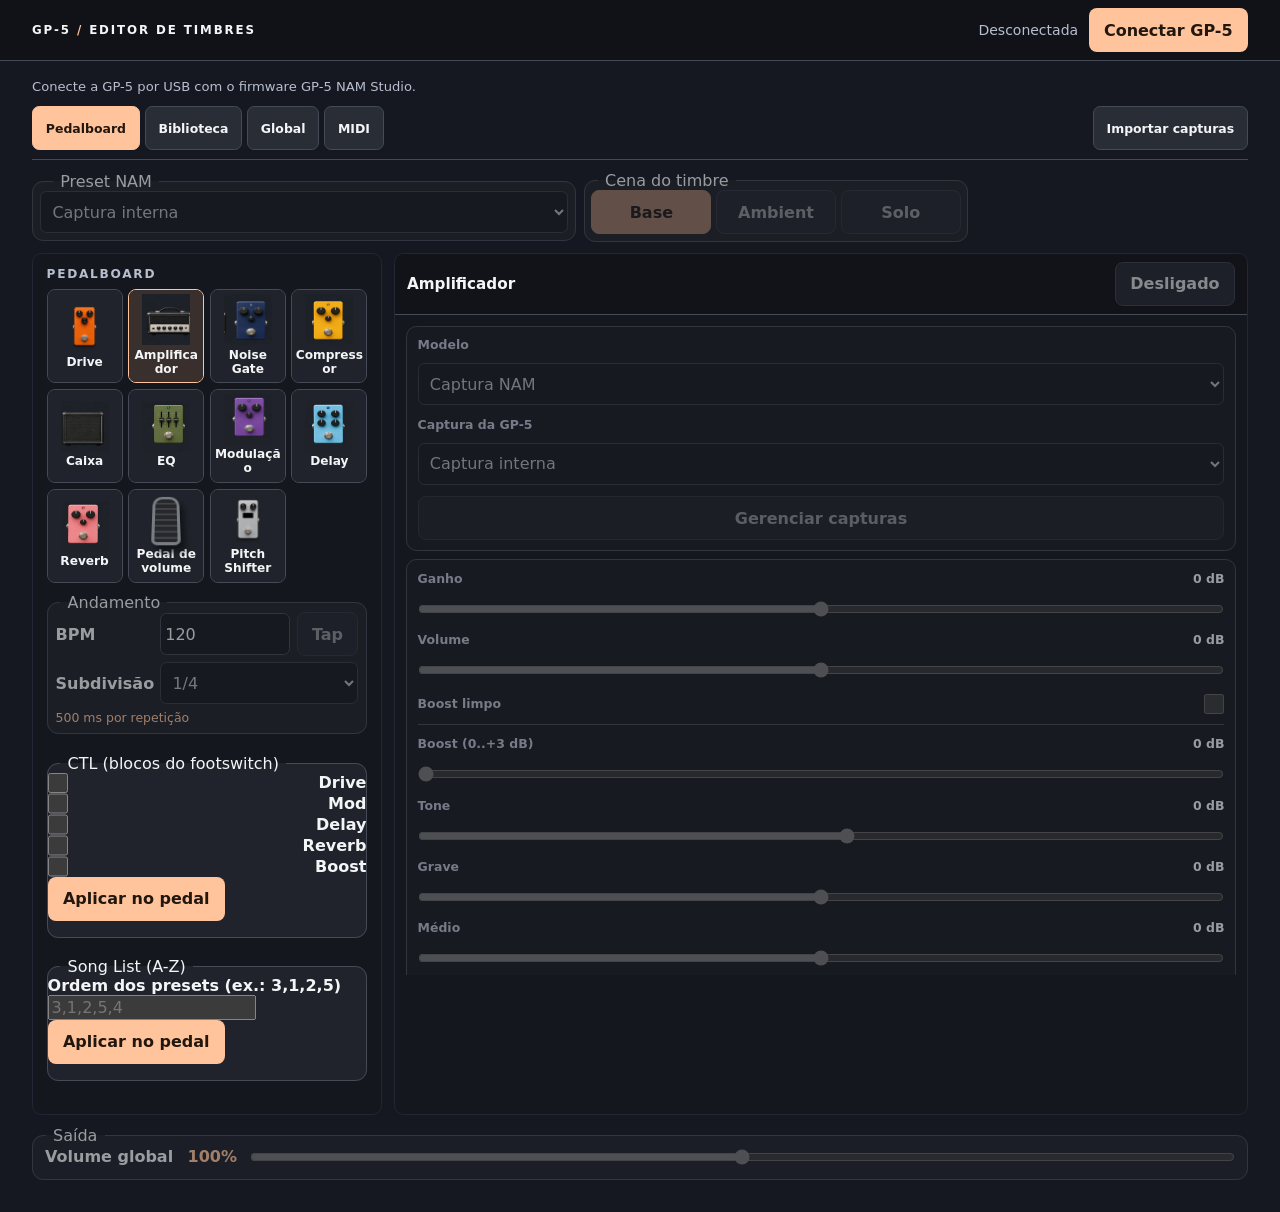
==== index.html @ e4c2ef7e "Editor: grid da secao Globais (novos) ativo" ====
<!doctype html>
<html lang="pt-BR">
<head>
  <meta charset="utf-8">
  <meta name="viewport" content="width=device-width, initial-scale=1">
  <title>GP-5 · Editor de timbres</title>
  <link rel="stylesheet" href="./style.css?v=refino1">
  <script type="module" src="./editor.js?v=live-midi"></script>
</head>
<body>
  <header><span class="brand">GP-5 <span> / </span> EDITOR DE TIMBRES</span><div class="connection"><span id="connectionState" role="status">Desconectada</span><button id="connect" type="button">Conectar GP-5</button></div></header>
  <main>
    <h1>Editor de timbres</h1>
    <p id="status" role="status">Conecte a GP-5 por USB com o firmware GP-5 NAM Studio.</p>
    <nav class="workspace-tabs" aria-label="Áreas do editor">
      <button type="button" data-view="board" aria-pressed="true">Pedalboard</button>
      <button type="button" data-view="library" aria-pressed="false">Biblioteca</button>
      <button type="button" data-view="global" aria-pressed="false">Global</button>
      <button type="button" data-view="midi" aria-pressed="false">MIDI</button>
      <button id="quickCaptures" class="secondary" type="button">Importar<span class="import-caption"> capturas</span></button>
    </nav>
    <section data-view-panel="board">
    <div class="live-strip">
      <fieldset id="presetBar" class="preset-bar" disabled>
        <legend>Preset NAM</legend>
        <select id="quickPreset" aria-label="Selecionar preset na GP-5"><option value="0">Captura interna</option></select>
      </fieldset>
    <fieldset class="scene-bar" id="sceneBar" disabled>
      <legend>Cena do timbre</legend>
      <div class="scene-buttons">
        <button type="button" data-scene="0" aria-pressed="true">Base</button>
        <button type="button" data-scene="1" aria-pressed="false">Ambient</button>
        <button type="button" data-scene="2" aria-pressed="false">Solo</button>
      </div>
    </fieldset>
    <div class="board-tools" id="studioTools" hidden>
      <button id="chainBypass" type="button" class="secondary" aria-pressed="false">Ativar timbre</button>
      <button id="tunerToggle" type="button" class="secondary" aria-controls="tunerPanel" aria-expanded="false">Afinador</button>
    </div>
    <section id="tunerPanel" class="tuner-panel" aria-label="Afinador cromático" hidden>
      <strong id="tunerNote">–</strong>
      <div><meter id="tunerMeter" min="-50" max="50" low="-4" high="4" optimum="0" value="0"></meter>
        <p id="tunerReading" class="note">Toque uma corda por vez. Saída silenciada.</p></div>
    </section>
    </div>
    <div class="board-workspace">
    <div class="board">
      <div class="board-head"><h2>Pedalboard</h2></div>
    <nav id="chain" class="chain" aria-label="Cadeia de sinal">
      <div class="pedal-card" data-block="drive" data-selected="false">
        <button class="pedal-toggle" type="button" data-effect-edit aria-label="Editar Drive" aria-controls="effectPanel" aria-pressed="false"><span aria-hidden="true" class="pedal-art extra e0"></span><span class="pedal-name">Drive</span><span class="pedal-short" aria-hidden="true">Drive</span><small>Boost, OD, distorção e fuzz</small></button>
      </div>
      <div class="pedal-card" data-block="amp" data-selected="false">
        <button class="pedal-toggle" type="button" data-effect-edit aria-label="Editar amplificador" aria-controls="effectPanel" aria-pressed="false"><span aria-hidden="true" class="pedal-art photo p0"></span><span class="pedal-name">Amplificador</span><span class="pedal-short" aria-hidden="true">Amp</span><small>NAM e Clean</small></button>
      </div>
      <div class="pedal-card" data-block="gatePanel" data-selected="false">
        <button class="pedal-toggle" type="button" data-effect-edit aria-label="Editar Noise Gate" aria-controls="effectPanel" aria-pressed="false"><span aria-hidden="true" class="pedal-art photo p1"></span><span class="pedal-name">Noise Gate</span><span class="pedal-short" aria-hidden="true">Gate</span><small>Ruído</small></button>
      </div>
      <div class="pedal-card" data-block="compressor" data-selected="false">
        <button class="pedal-toggle" type="button" data-effect-edit aria-label="Editar Compressor" aria-controls="effectPanel" aria-pressed="false"><span aria-hidden="true" class="pedal-art photo p2"></span><span class="pedal-name">Compressor</span><span class="pedal-short" aria-hidden="true">Comp</span><small>Dinâmica</small></button>
      </div>
      <div class="pedal-card" data-block="cab" data-selected="false">
        <button class="pedal-toggle" type="button" data-effect-edit aria-label="Editar Caixa" aria-controls="effectPanel" aria-pressed="false"><span aria-hidden="true" class="pedal-art photo p3"></span><span class="pedal-name">Caixa</span><span class="pedal-short" aria-hidden="true">Caixa</span><small>Resposta a impulso</small></button>
      </div>
      <div class="pedal-card" data-block="eq" data-selected="false">
        <button class="pedal-toggle" type="button" data-effect-edit aria-label="Editar EQ" aria-controls="effectPanel" aria-pressed="false"><span aria-hidden="true" class="pedal-art photo p4"></span><span class="pedal-name">EQ</span><span class="pedal-short" aria-hidden="true">EQ</span><small>3, 6 ou 7 bandas</small></button>
      </div>
      <div class="pedal-card" data-block="mod" data-selected="false">
        <button class="pedal-toggle" type="button" data-effect-edit aria-label="Editar Modulação" aria-controls="effectPanel" aria-pressed="false"><span aria-hidden="true" class="pedal-art photo p5"></span><span class="pedal-name">Modulação</span><span class="pedal-short" aria-hidden="true">Mod</span><small>Chorus e mais</small></button>
      </div>
      <div class="pedal-card" data-block="delay" data-selected="false">
        <button class="pedal-toggle" type="button" data-effect-edit aria-label="Editar Delay" aria-controls="effectPanel" aria-pressed="false"><span aria-hidden="true" class="pedal-art photo p6"></span><span class="pedal-name">Delay</span><span class="pedal-short" aria-hidden="true">Delay</span><small>Tap Tempo</small></button>
      </div>
      <div class="pedal-card" data-block="cloud" data-selected="false">
        <button class="pedal-toggle" type="button" data-effect-edit aria-label="Editar Reverb" aria-controls="effectPanel" aria-pressed="false"><span aria-hidden="true" class="pedal-art photo p7"></span><span class="pedal-name">Reverb</span><span class="pedal-short" aria-hidden="true">Reverb</span><small>Cloud e mais</small></button>
      </div>
      <div class="pedal-card" data-block="volumePedal" data-selected="false">
        <button class="pedal-toggle" type="button" data-effect-edit aria-label="Editar pedal de volume" aria-controls="effectPanel" aria-pressed="false"><span aria-hidden="true" class="pedal-art volume-art"></span><span class="pedal-name">Pedal de volume</span><span class="pedal-short" aria-hidden="true">Vol</span><small>Expressão MIDI</small></button>
      </div>
      <div class="pedal-card" data-block="pitch" data-selected="false">
        <button class="pedal-toggle" type="button" data-effect-edit aria-label="Editar Pitch Shifter" aria-controls="effectPanel" aria-pressed="false"><span aria-hidden="true" class="pedal-art extra e1"></span><span class="pedal-name">Pitch Shifter</span><span class="pedal-short" aria-hidden="true">Pitch</span><small>Semitons</small></button>
      </div>
    </nav>
    <fieldset id="tempoControls" class="tempo-controls" disabled>

      <legend>Andamento</legend>
      <div class="tempo-grid">
        <label for="bpm">BPM</label>
        <input id="bpm" type="number" required min="45" max="240" value="120">
        <button id="tapTempo" class="secondary" type="button">Tap</button>
        <label for="division">Subdivisão</label>
        <select id="division">
          <option value="0">1/4</option>
          <option value="1">1/8</option>
          <option value="2">1/8 pontuada</option>
          <option value="3">1/8 tercina</option>
          <option value="4">1/16</option>
        </select>
        <output id="interval" for="bpm division">500 ms por repetição</output>
      </div>
    </fieldset>
          <fieldset id="ctlPanel">
        <legend>CTL (blocos do footswitch)</legend>
        <label><input id="ctlDrive" type="checkbox"> Drive</label>
        <label><input id="ctlMod" type="checkbox"> Mod</label>
        <label><input id="ctlDelay" type="checkbox"> Delay</label>
        <label><input id="ctlReverb" type="checkbox"> Reverb</label>
        <label><input id="ctlBoost" type="checkbox"> Boost</label>
        <button type="button" id="ctlApply">Aplicar no pedal</button>
        <p id="ctlStatus"></p>
      </fieldset>
      <fieldset id="songListPanel">
        <legend>Song List (A-Z)</legend>
        <label for="songListOrder">Ordem dos presets (ex.: 3,1,2,5)</label>
        <input id="songListOrder" type="text" placeholder="3,1,2,5,4">
        <button type="button" id="songListApply">Aplicar no pedal</button>
        <p id="songListStatus"></p>
      </fieldset>
    </div>
    <section id="effectPanel" class="effect-panel" aria-labelledby="effectTitle">
      <div class="effect-heading">
        <h2 id="effectTitle">Amplificador</h2>
        <button id="toggleSelectedEffect" class="secondary" type="button" aria-label="Ligar ou desligar amplificador" aria-pressed="false" disabled>Desligado</button>
      </div>
      <form id="controls">
<div id="orderControls" hidden><button id="moveLeft" type="button">Mover antes</button><button id="moveRight" type="button">Mover depois</button></div>
    <fieldset id="volumePedal" data-panel hidden disabled><legend>Pedal de volume</legend><div class="tone">
      <label class="switch" for="volumeOn">Pedal ligado <input id="volumeOn" type="checkbox"></label>
      <label for="volumeValue">Nível por cena <output id="volumeValueValue">100%</output></label>
      <input id="volumeValue" type="range" min="0" max="100" value="100" data-unit="%">
      <button id="mapVolume" class="secondary" type="button" disabled>Configurar pedal de expressão</button>
    </div></fieldset><fieldset id="drive" data-panel hidden disabled><legend>Drive</legend><div class="tone"><label for="driveMode">Tipo de drive</label><select id="driveMode"><option value="0">Desligado</option><option value="1">Overdrive</option><option value="2">Distorção</option><option value="3">Kinky Boost · EP</option><option value="4">Deranged Master · Treble</option><option value="5">Minotaur · Mid Boost</option><option value="6">Teemah! · Transparente</option><option value="7">Heir Apparent · Royal</option><option value="8">Tone Sovereign · Royal duplo</option><option value="9">Prize Drive · Nashville</option><option value="10">Pillars · Green aberto</option><option value="11">Vital Boost · MOSFET</option><option value="12">Scream 808</option><option value="13">Stupor OD · Assimétrico</option><option value="14">Alpaca Rouge · CMOS</option><option value="15">Compulsive Drive · Crunch</option><option value="16">Dhyana Drive · Smooth</option><option value="17">Valve Driver</option><option value="18">Top Secret OD · 250</option><option value="19">Horizon Drive · Metal</option><option value="20">Deez One Vintage</option><option value="21">Deez One Mod</option><option value="22">Hedgehog D9</option><option value="23">Vermin Dist</option><option value="24">Ratatouille Dist</option><option value="25">Vital Dist · Oitava</option><option value="26">KWB · Defined Dist</option><option value="27">Legendary Drive</option><option value="28">Swedish Chainsaw</option><option value="29">Arbitrator Fuzz</option><option value="30">Pocket Fuzz</option><option value="31">Bighead Fuzz</option><option value="32">Yellow OD · OD-1</option><option value="33">Riot Dist · Suhr-style</option><option value="34">Honey OD · Sweet Honey-style</option><option value="35">BB Preamp · Xotic-style</option><option value="36">Micro Boost</option></select>
<div id="driveKnobs" class="eq-controls" hidden>
  <label for="driveGain">Ganho do drive <output id="driveGainValue">0 dB</output></label>
  <input id="driveGain" type="range" min="-12" max="12" value="0" data-unit=" dB">
  <label for="driveBass">Graves <output id="driveBassValue">0 dB</output></label>
  <input id="driveBass" type="range" min="-12" max="12" value="0" data-unit=" dB">
  <label for="driveMid">Médios <output id="driveMidValue">0 dB</output></label>
  <input id="driveMid" type="range" min="-12" max="12" value="0" data-unit=" dB">
  <label for="driveTreble">Agudos <output id="driveTrebleValue">0 dB</output></label>
  <input id="driveTreble" type="range" min="-12" max="12" value="0" data-unit=" dB">
  <label for="driveTone">Tone <output id="driveToneValue">0 dB</output></label>
  <input id="driveTone" type="range" min="-12" max="12" value="0" data-unit=" dB">
</div>
<button id="driveOnly" type="button" class="secondary" aria-pressed="false" hidden>Só o drive</button>
</div></fieldset>
<fieldset id="pitch" data-panel hidden disabled><legend>Pitch Shifter</legend><div class="tone"><label class="switch" for="pitchOn">Pitch ligado <input type="checkbox" id="pitchOn"></label><label for="pitchShift">Voz A · Semitons <output id="pitchShiftValue">0 st</output></label>
<input id="pitchShift" type="range" min="-12" max="12" value="0" data-unit=" st">
<div id="dualPitchControls" class="eq-controls" hidden>
  <label class="switch" for="pitchDual">Duas vozes <input id="pitchDual" type="checkbox"></label>
  <div id="pitchSecondRow" class="eq-controls" hidden>
    <label for="pitchSecond">Voz B · Semitons <output id="pitchSecondValue">12 st</output></label>
    <input id="pitchSecond" type="range" min="-12" max="12" value="12" data-unit=" st">
  </div>
</div>
<label for="pitchMix">Mix <output id="pitchMixValue">50%</output></label>
<input id="pitchMix" type="range" min="0" max="100" value="50" data-unit="%">
</div></fieldset>



      <fieldset id="gatePanel" data-panel hidden disabled>
        <legend>Noise Gate</legend>
        <div class="tone">
          <label for="gate">Limiar <output id="gateValue" for="gate">Off</output></label>
          <input id="gate" type="range" min="0" max="61" value="0">
        </div>
      </fieldset>
      <fieldset id="compressor" data-panel hidden disabled>
        <legend>Compressor</legend>
        <div class="tone">
          <label class="switch" for="compEnabled">Compressor ligado <input id="compEnabled" type="checkbox"></label>
          <label for="compThreshold">Limiar <output id="compThresholdValue">−18 dBFS</output></label>
          <input id="compThreshold" type="range" min="-48" max="0" value="-18">
          <label for="compRatio">Ratio <output id="compRatioValue">4:1</output></label>
          <input id="compRatio" type="range" min="2" max="8" value="4">
          <label for="compGain">Ganho de compensação <output id="compGainValue">0 dB</output></label>
          <input id="compGain" type="range" min="0" max="6" value="0">
        <label for="compAttack">Attack <output id="compAttackValue" for="compAttack">5</output></label>
        <input id="compAttack" type="range" min="0" max="15" value="5">
        <label for="compRelease">Release <output id="compReleaseValue" for="compRelease">3</output></label>
        <input id="compRelease" type="range" min="0" max="15" value="3">
        </div>
      </fieldset>
      <fieldset id="amp" data-panel hidden disabled>
        <legend>Amplificador</legend>
        <div class="amp-layout">
          <div class="amp-model">
            <span aria-hidden="true" class="pedal-art photo p0"></span>
            <label for="ampVoice">Modelo</label>
            <select id="ampVoice">
              <option value="0">Captura NAM</option><option value="1">Deluxe 65</option>
              <option value="2">Twin 65</option><option value="3">Princeton</option>
              <option value="4">British AC</option><option value="5">Jazz Clean</option><option value="6">Studio Clean</option>
              <option value="7">Tweed 59</option><option value="8">Plexi</option><option value="9">JCM 800</option>
              <option value="10">Recto</option><option value="11">Matchless</option><option value="12">Vox AC30</option>
              <option value="13">Orange</option><option value="14">5150</option><option value="15">Bassman</option>
              <option value="16">Soldano</option><option value="17">Dumble</option><option value="18">Hiwatt</option>
              <option value="19">Diezel</option><option value="20">Friedman</option>
            <option value="21">Bluesbreaker</option><option value="22">AC15</option><option value="23">JTM45</option><option value="24">Dual Rect</option><option value="25">Mark V</option><option value="26">Bad Cat</option><option value="27">Bogner</option><option value="28">Dr. Z</option><option value="29">Hiwatt Custom</option><option value="30">Lonestar</option><option value="31">Bassbreaker</option></select>
            <div id="capturePicker" class="control-group">
              <label for="capture">Captura da GP-5</label>
              <select id="capture"><option value="0">Captura interna</option></select>
              <button type="button" id="openCaptures" class="secondary">Gerenciar capturas</button>
            </div>
          </div>
          <div class="amp-controls">
            <p id="ampOutputNote" class="note" role="status" hidden></p>
            <button id="activateAmp" class="secondary" type="button" hidden>Ativar amplificador</button>
            <label for="ampGain">Ganho <output id="ampGainValue">0 dB</output></label>
            <input id="ampGain" type="range" min="-24" max="24" value="0" data-unit=" dB">
            <label for="ampLevel">Volume <output id="ampLevelValue">0 dB</output></label>
            <input id="ampLevel" type="range" min="-12" max="12" value="0" data-unit=" dB">
            <label class="switch" for="boostOn">Boost limpo <input id="boostOn" type="checkbox"></label>
            <label for="boostGain">Boost (0..+3 dB) <output id="boostGainValue" for="boostGain">0 dB</output></label>
            <input id="boostGain" type="range" min="0" max="3" value="0" data-unit=" dB">
            <label for="ampTone">Tone <output id="ampToneValue">0 dB</output></label>
            <input id="ampTone" type="range" min="-8" max="7" value="0" data-unit=" dB">
            <label for="ampBass">Grave <output id="ampBassValue">0 dB</output></label>
            <input id="ampBass" type="range" min="-12" max="12" value="0" data-unit=" dB">
            <label for="ampMid">Médio <output id="ampMidValue">0 dB</output></label>
            <input id="ampMid" type="range" min="-12" max="12" value="0" data-unit=" dB">
            <label for="ampTreble">Agudo <output id="ampTrebleValue">0 dB</output></label>
            <input id="ampTreble" type="range" min="-12" max="12" value="0" data-unit=" dB">
            <label for="ampPresence">Presence <output id="ampPresenceValue">0 dB</output></label>
            <input id="ampPresence" type="range" min="-12" max="12" value="0" data-unit=" dB">
          </div>
        </div>
      </fieldset>
      <fieldset id="cab" data-panel hidden disabled>
        <legend>Caixa</legend>
        <div class="tone">
          <label class="switch" for="cabEnabled">IR ligado <input id="cabEnabled" type="checkbox"></label>
          <label for="ir">Slot de IR <small>0 = nenhum</small></label>
          <select id="ir"><option value="0">Nenhum IR</option></select>
          <button type="button" id="openIrs" class="secondary">Gerenciar IRs</button>
          <label for="lowCutValue">Low Cut</label><select id="lowCutValue"><option value="0">Desligado</option><option value="1">60 Hz</option><option value="2">90 Hz</option><option value="3">120 Hz</option><option value="4">180 Hz</option><option value="5">40 Hz</option><option value="6">150 Hz</option><option value="7">220 Hz</option></select>
<label for="highCutValue">High Cut</label><select id="highCutValue"><option value="0">Desligado</option><option value="1">4 kHz</option><option value="2">6 kHz</option><option value="3">8 kHz</option><option value="4">10 kHz</option><option value="5">3 kHz</option><option value="6">5 kHz</option><option value="7">12 kHz</option></select>          <div class="ir-mix">
            <label for="irMixA">IR A <input id="irMixA" type="file" accept=".wav,.cab,audio/*"></label>
            <label for="irMixB">IR B <input id="irMixB" type="file" accept=".wav,.cab,audio/*"></label>
            <label for="irMixBlend">Blend <output id="irMixBlendValue" for="irMixBlend">50%</output></label>
            <input id="irMixBlend" type="range" min="0" max="100" value="50">
            <button type="button" id="irMixMake" class="secondary">Gerar IR mix</button>
          </div>
        </div>
      </fieldset>
      <fieldset id="eq" data-panel hidden disabled>
        <legend>Equalizador</legend>
        <div class="tone">
<label for="eqMode">Tipo de equalizador</label><select id="eqMode"><option value="0">6 bandas</option><option value="1">7 bandas</option></select>
<div id="basicEq" class="eq-controls">          <label for="bass">Graves · 120 Hz <output id="bassValue">0 dB</output></label>
          <input id="bass" type="range" min="0" max="24" value="12">
          <label for="mid">Médios · 750 Hz <output id="midValue">0 dB</output></label>
          <input id="mid" type="range" min="0" max="24" value="12">
          <label for="treble">Agudos · 3 kHz <output id="trebleValue">0 dB</output></label>
          <input id="treble" type="range" min="0" max="24" value="12">
</div>
<div id="graphicEq" class="eq-controls" hidden><div class="eq-controls"><label for="eq1">100 Hz <output id="eq1Value">0 dB</output></label>
<input id="eq1" type="range" min="-12" max="12" value="0" data-unit=" dB">
</div><div class="eq-controls"><label for="eq2">200 Hz <output id="eq2Value">0 dB</output></label>
<input id="eq2" type="range" min="-12" max="12" value="0" data-unit=" dB">
</div><div class="eq-controls"><label for="eq3">400 Hz <output id="eq3Value">0 dB</output></label>
<input id="eq3" type="range" min="-12" max="12" value="0" data-unit=" dB">
</div><div class="eq-controls"><label for="eq4">800 Hz <output id="eq4Value">0 dB</output></label>
<input id="eq4" type="range" min="-12" max="12" value="0" data-unit=" dB">
</div><div class="eq-controls"><label for="eq5">1600 Hz <output id="eq5Value">0 dB</output></label>
<input id="eq5" type="range" min="-12" max="12" value="0" data-unit=" dB">
</div><div class="eq-controls"><label for="eq6">3200 Hz <output id="eq6Value">0 dB</output></label>
<input id="eq6" type="range" min="-12" max="12" value="0" data-unit=" dB">
</div><div class="eq-controls"><label for="eq7">6400 Hz <output id="eq7Value">0 dB</output></label>
<input id="eq7" type="range" min="-12" max="12" value="0" data-unit=" dB">
</div></div>        </div>
      </fieldset>
    <fieldset id="mod" data-panel hidden disabled>
      <legend>Modulação</legend>
      <div class="tone">
        <label for="modMode">Tipo</label>
        <select id="modMode">
          <option value="0">Desligada</option><option value="1">Chorus</option>
          <option value="2">Flanger</option><option value="3">Tremolo</option><option value="4">Phaser</option><option value="5">Vibrato</option>
<optgroup label="Perfis modernos"><option value="6">Clean Chorus</option><option value="7">70s Chorus</option><option value="8">PlastiChorus</option><option value="9">Bass Liquifier</option><option value="10">Trinity Chorus</option><option value="11">4-Voice Chorus</option><option value="12">Dimension W</option><option value="13">Gray Flanger</option><option value="14">Harmonic Flanger</option><option value="15">Courtesan Flange</option><option value="16">Dynamix Flanger</option><option value="17">Script Mod Phase</option><option value="18">Pebble Phaser</option><option value="19">Deluxe Phaser</option><option value="20">Ubiquitous Vibe</option><option value="21">FlexoVibe</option><option value="22">Bubble Vibrato</option><option value="23">Essex Vibe</option><option value="24">Vibe Rotary</option><option value="25">122 Rotary</option><option value="26">145 Rotary</option><option value="27">Double Take</option><option value="28">Poly Detune</option><option value="29">Optical Trem</option><option value="30">60s Bias Trem</option><option value="31">Tremolo Autopan</option><option value="32">Harmonic Trem</option><option value="33">Bleat Chop Trem</option><option value="34">AM Ring Mod</option><option value="35">Pitch Ring Mod</option><option value="36">Retro Reel</option></optgroup>
<optgroup label="Perfis Legacy"><option value="37">Pattern Tremolo</option><option value="38">Panner Mono</option><option value="39">Legacy Bias Trem</option><option value="40">Legacy Opto Trem</option><option value="41">Legacy Script Phase</option><option value="42">Panned Phaser</option><option value="43">Barberpole Phase</option><option value="44">Dual Phaser</option><option value="45">Legacy U-Vibe</option><option value="46">100 Phaser</option><option value="47">Pitch Vibrato</option><option value="48">Legacy Dimension</option><option value="49">Analog Chorus</option><option value="50">Tri Chorus</option><option value="51">Analog Flanger</option><option value="52">Jet Flanger</option><option value="53">AC Flanger</option><option value="54">80A Flanger</option><option value="55">Frequency Shift</option><option value="56">Legacy Ring Mod</option><option value="57">Rotary Drum</option><option value="58">Rotary Drum/Horn</option><option value="59">Tape Eater</option><option value="60">Warble Matic</option><option value="61">Random S&amp;H</option><option value="62">Sweeper</option></optgroup>
        </select>
        <div class="tone" id="modPatternRow" hidden>
          <label for="modPattern">Padrão rítmico</label>
          <select id="modPattern"><option value="0">Alternado</option><option value="1">Trincado</option><option value="2">Sincopado</option><option value="3">Crescente</option></select>
        </div>
        <label class="switch" id="modStereoRow" for="modStereo" hidden>Saída estéreo <input id="modStereo" type="checkbox"></label>
        <label for="modSync">Sincronizar com Tap Tempo</label>
        <select id="modSync"><option value="0">Velocidade manual</option><option value="1">Semínima</option><option value="2">Colcheia</option><option value="3">Colcheia pontuada</option><option value="4">Colcheia em tercina</option><option value="5">Semicolcheia</option></select>
        <label for="modRate">Frequência da modulação <output id="modRateValue">1,2 Hz</output></label>
        <input id="modRate" type="range" min="1" max="80" value="12">
        <label for="modDepth">Profundidade <output id="modDepthValue">45%</output></label>
        <input id="modDepth" type="range" min="0" max="100" value="45">
        <label for="modMix">Mix <output id="modMixValue">35%</output></label>
        <input id="modMix" type="range" min="0" max="100" value="35">
        <label for="modWidth">Width <output id="modWidthValue" for="modWidth">0%</output></label>
        <input id="modWidth" type="range" min="0" max="100" value="0">
      </div>
    </fieldset>
    <fieldset id="delay" data-panel hidden disabled>
      <legend>Delay</legend>
      <div class="tone">
        <label class="switch" for="enabled">Delay <input id="enabled" type="checkbox"></label>
        <label for="delayModel">Modelo</label>
        <select id="delayModel"><option value="0">Digital</option><option value="1">Analog</option><option value="2">Tape</option><option value="3">Dual</option><option value="4">Swell</option><option value="5">Modulated</option><option value="6">Filtered</option><option value="7">Multi-tap</option><option value="8">Slapback</option><option value="9">Ping-pong</option><option value="10">Vintage Digital</option><option value="11">Ducked</option><option value="12">ADT</option><option value="13">Bucket Brigade</option><option value="14">Memory Man</option><option value="15">Sweep</option><option value="16">Lo-Res</option><option value="17">Reverse</option><option value="18">Cosmos Echo</option><option value="19">Multi-Head</option><option value="20">Crisscross</option><option value="21">Multi Pass</option><option value="22">Pitch Echo</option><option value="23">Heliosphere</option></select>
        <label class="switch" id="delayStereoRow" for="delayStereo" hidden>Ping-pong estéreo <input id="delayStereo" type="checkbox"></label>
        <label for="mix">Mix <output id="mixValue" for="mix">25%</output></label>
        <input id="mix" type="range" min="0" max="100" value="25">
        <label for="feedback">Feedback <output id="feedbackValue" for="feedback">38%</output></label>
        <input id="feedback" type="range" min="0" max="90" value="38">
        <label for="delayTone">Brilho <output id="delayToneValue" for="delayTone">50%</output></label>
        <input id="delayTone" type="range" min="0" max="100" value="50">
        <label for="delayModDepth">Mod Depth <output id="delayModDepthValue" for="delayModDepth">0%</output></label>
        <input id="delayModDepth" type="range" min="0" max="100" value="0">
        <label for="delayModRate">Mod Rate <output id="delayModRateValue" for="delayModRate">12</output></label>
        <input id="delayModRate" type="range" min="1" max="80" value="12">
        <label for="delayDuck">Duck Level <output id="delayDuckValue" for="delayDuck">50%</output></label>
        <input id="delayDuck" type="range" min="0" max="100" value="50">
        <label for="delayWidth">Width <output id="delayWidthValue" for="delayWidth">50%</output></label>
        <input id="delayWidth" type="range" min="0" max="100" value="50">
      </div>
    </fieldset>
    <fieldset id="cloud" data-panel hidden disabled>
      <legend>Reverb</legend>
      <div class="tone">
        <label class="switch" for="cloudEnabled">Reverb <input id="cloudEnabled" type="checkbox"></label>
        <label for="reverbType">Tipo de reverb</label>
        <select id="reverbType">
          <option value="0">Dynamic Hall</option><option value="1">Dynamic Plate</option>
          <option value="2">Dynamic Room</option><option value="3">Ambience</option>
          <option value="4">Bloom</option><option value="5">Shimmer</option>
          <option value="6">Glitz</option><option value="7">Ganymede</option>
          <option value="8">Hot Springs</option><option value="9">Nonlinear</option>
          <option value="10">Spring</option><option value="11">Ducking</option>
        </select>
        <label class="switch" id="reverbStereoRow" for="reverbStereo" hidden>Cauda estéreo <input id="reverbStereo" type="checkbox"></label>
        <label for="cloudMix">Mix <output id="cloudMixValue">30%</output></label>
        <input id="cloudMix" type="range" min="0" max="100" value="30">
        <label for="cloudDecay">Decay <output id="cloudDecayValue">65%</output></label>
        <input id="cloudDecay" type="range" min="0" max="100" value="65">
        <label for="cloudPre">Pré-delay <output id="cloudPreValue">25 ms</output></label>
        <input id="cloudPre" type="range" min="0" max="100" value="25">
        <label for="cloudTone">Tone <output id="cloudToneValue">45%</output></label>
        <input id="cloudTone" type="range" min="0" max="100" value="45">
        <label for="cloudEarly">Early <output id="cloudEarlyValue" for="cloudEarly">50%</output></label>
        <input id="cloudEarly" type="range" min="0" max="100" value="50">
        <label for="cloudMod">Tail Mod <output id="cloudModValue" for="cloudMod">0%</output></label>
        <input id="cloudMod" type="range" min="0" max="100" value="0">
        <label for="lowDamp">Low Damp <output id="lowDampValue">47%</output></label>
        <input id="lowDamp" type="range" min="0" max="15" value="7">
        <label for="highDamp">Hi Damp <output id="highDampValue">13%</output></label>
        <input id="highDamp" type="range" min="0" max="15" value="2">
        <button id="worshipSettings" type="button">Aplicar ajuste Worship</button>
      </div>
    </fieldset>
    </form>
    </section>
    </div>
    </section>
    <section data-view-panel="global" hidden>
      <fieldset id="globalControls" disabled><legend>Saída global</legend>
        <div class="global-layout">
          <div class="global-card"><h2>Equalizador</h2>
            <label for="globalBass">Graves · 120 Hz <output id="globalBassValue">0 dB</output></label>
            <input id="globalBass" type="range" min="-12" max="12" value="0" data-unit=" dB">
            <label for="globalMid">Médios · 750 Hz <output id="globalMidValue">0 dB</output></label>
            <input id="globalMid" type="range" min="-12" max="12" value="0" data-unit=" dB">
            <label for="globalTreble">Agudos · 3 kHz <output id="globalTrebleValue">0 dB</output></label>
            <input id="globalTreble" type="range" min="-12" max="12" value="0" data-unit=" dB">
          </div>
          <div class="global-card"><h2>Cortes de frequência</h2>
          <label>Low Cut <select id="lowCut"><option>Off</option><option>60 Hz</option><option>90 Hz</option><option>120 Hz</option><option>180 Hz</option><option>40 Hz</option><option>150 Hz</option><option>220 Hz</option></select></label>
          <label>High Cut <select id="highCut"><option>Off</option><option>4 kHz</option><option>6 kHz</option><option>8 kHz</option><option>10 kHz</option><option>3 kHz</option><option>5 kHz</option><option>12 kHz</option></select></label>
            

          </div>
        </div>
          <section id="globalExtra" style="margin-top:18px">
  <h2>Globais (novos)</h2>
  <label>Input Trim (dB)<input id="inputTrim" type="range" min="-12" max="12" step="1" value="0"></label>
  <label>Foot Mode<select id="footMode"><option>Stomp</option><option>Cenas</option><option>Presets 0-99</option><option>Tuner</option><option>Presets 0-9</option><option>CTL</option><option>Mute</option><option>Tap</option><option>Nada</option><option>A-Z</option></select></label>
  <label>Global EQ <select id="globalEq"><option>Custom</option><option>Flat</option><option>Bright</option><option>Warm</option><option>Scoop</option><option>Mid</option></select></label>
  <label>LED <select id="ledStyle"><option>Cena</option><option>Ambar</option><option>Ciano</option><option>Violeta</option><option>Verde</option><option>Vermelho</option></select></label>
  <label>Tema <select id="uiTheme"><option>Cena</option><option>Azul</option><option>Verde</option><option>Magenta</option></select></label>
  <label>Layout <select id="uiLayout"><option>Original</option><option>Compacto</option><option>Info</option></select></label>
  <label>Para Div <input id="paraDiv" type="number" min="1" max="8" value="1"></label>
</section>
  </fieldset>
    </section>
    <section data-view-panel="midi" hidden>
    <fieldset id="liveMidi" disabled hidden>
      <legend>Chocolate direto na GP-5</legend>
      <div class="tone">
        <label for="liveExpression">Destino da expressão direta (CC 11)</label>
        <select id="liveExpression">
          <option value="0">Desligado</option><option value="1">Mix do delay</option><option value="2">Mix do reverb</option>
          <option value="3">Mix da modulação</option><option value="4">Feedback do delay</option><option value="5">Pedal de volume</option>
          <option value="6">Profundidade da modulação</option><option value="7">Velocidade da modulação</option>
          <option value="8">Volume global</option><option value="9">Nível do amplificador</option>
        </select>
        <div class="limits">
          <button type="button" data-midi-nav="83">Preset anterior · CC 83</button>
          <button type="button" data-midi-nav="84">Próximo preset · CC 84</button>
          <button type="button" data-midi-nav="85">Banco anterior · CC 85</button>
          <button type="button" data-midi-nav="86">Próximo banco · CC 86</button>
        </div>
        <p class="note">Canal 1. Envie valor 127 ao pressionar. Bancos de quatro slots, a partir de 01. Os vazios são pulados.</p>
        <p class="note">PC 0–30 escolhe um preset. CC 80 com valor 0 a 3 escolhe a cena. CC 81 com valor 127 marca o Tap. CC 82 com valor 0 ativa a cadeia e 127 ativa o bypass.</p>
      </div>
    </fieldset>
    <fieldset id="performance" data-connection disabled>
      <legend>Ponte MIDI pelo navegador</legend>
      <div class="tone">
        <label for="scene" hidden>Cena do timbre</label>
        <select id="scene" hidden><option value="0">Base</option><option value="1">Ambient</option><option value="2">Solo</option></select>
        <label for="sceneMode">Toque curto no footswitch</label>
        <select id="sceneMode"><option value="0">Liga/desliga delay</option><option value="1">Próxima cena</option><option value="2" disabled>Próximo preset</option></select>
        <label for="midiSource">Entrada MIDI do Chocolate</label>
        <select id="midiSource"><option value="">Selecione uma entrada</option></select>
        <label for="midiChannel">Canal MIDI</label>
        <input id="midiChannel" type="number" min="1" max="16" value="1">
        <label for="expressionCc">CC da expressão</label>
        <input id="expressionCc" type="number" min="0" max="127" value="11">
        <button id="expressionLearn" type="button">Aprender CC</button>
        <label for="expressionTarget">Destino da expressão <output id="expressionValue">–</output></label>
        <select id="expressionTarget">
          <option value="0">Desligado</option><option value="1">Mix do delay</option><option value="2">Mix do reverb</option>
          <option value="3">Mix da modulação</option><option value="4">Feedback do delay</option><option value="5" disabled>Pedal de volume</option>
          <option value="6" disabled>Profundidade da modulação</option><option value="7" disabled>Velocidade da modulação</option>
          <option value="8" disabled>Volume global</option><option value="9" disabled>Nível do amplificador</option>
        </select>
        <div class="limits">
          <label for="expressionHeel">Calcanhar (%) <input id="expressionHeel" type="number" min="0" max="100" value="10"></label>
          <label for="expressionToe">Ponta (%) <input id="expressionToe" type="number" min="0" max="100" value="45"></label>
        </div>
        <p id="midiPrograms" class="note">PC 0, 1, 2 e 3 selecionam Base, Solo, Ambiente e Cena 4.</p>
        <p id="midiStatus" class="note" role="status"></p>
      </div>
    </fieldset>
    </section>
    <section data-view-panel="library" hidden>
      <nav class="library-tabs" aria-label="Biblioteca">
        <button type="button" data-library-tab="tone" aria-pressed="true">Capturas NAM</button>
        <button type="button" data-library-tab="cab" aria-pressed="false">IRs</button>
        <button type="button" data-library-tab="presets" aria-pressed="false">Presets e backup</button>
      </nav>
      <p id="libraryStatus" class="note" role="status"></p>
      <div id="installedFiles" class="library-grid">
        <section class="library-card">
          <div class="board-head"><h2 id="slotsTitle">Capturas na GP-5</h2><button id="reloadSlots" class="secondary" type="button" disabled>Atualizar</button></div>
          <div class="slot-tools"><button id="deleteSelected" class="secondary" type="button" disabled>Apagar selecionadas</button><button id="deleteAll" class="secondary" type="button" disabled>Apagar todas</button><button id="exportCaptures" class="secondary" type="button" disabled>Exportar capturas</button><label class="file-inline">Restaurar capturas <input id="restoreCaptures" type="file" accept=".json,application/json"></label></div>
          <ol id="slotList" class="slot-list"></ol>
        </section>
        <fieldset id="slotUpload" disabled>
          <legend id="slotUploadTitle">Enviar captura</legend>
          <div class="tone">
            <input id="slotFile" type="file" accept=".nam" multiple hidden>
            <label for="lufsFile">Medir LUFS (WAV) <output id="lufsValue">-</output></label>
            <input id="lufsFile" type="file" accept=".wav,audio/*">
            <label class="switch" for="namAutoLevel">Auto Level <input id="namAutoLevel" type="checkbox"></label>
            <button id="slotPicker" type="button">Escolher capturas .nam</button>
            <p class="note">Os arquivos selecionados vão direto para slots livres da GP-5.</p>
            <details id="manualSlot">
              <summary>Escolher slot manualmente</summary>
              <label for="slotNumber">Slot de destino</label>
              <input id="slotNumber" type="number" min="1" max="30" value="1">
              <button id="sendSlot" class="secondary" type="button">Escolher e gravar</button>
            </details>
          </div>
        </fieldset>
      </div>
      <details class="utility" data-library-panel="tone">
    <summary>Banco de capturas do navegador</summary>
    <fieldset>
      <legend>Banco NAM A2 deste navegador</legend>
      <div class="tone">
        <label for="bankFiles">Importar capturas NAM A2</label>
        <input id="bankFiles" type="file" accept=".nam" multiple>
        <button id="bankImport" type="button">Adicionar ao banco</button>
        <button id="bankSendFiles" type="button" disabled>Enviar arquivos selecionados à GP-5</button>
        <label for="bankCapture">Captura guardada</label>
        <select id="bankCapture"><option value="">Selecione uma captura</option></select>
        <label for="bankSlot">Slot de destino na GP-5 (1–30)</label>
        <input id="bankSlot" type="number" min="1" max="30" value="1">
        <button id="bankSend" type="button">Enviar à GP-5</button>
        <button id="bankRemove" type="button">Remover do banco local</button>
        <p class="note" id="bankStatus" role="status">Até 50 capturas neste navegador.</p>
      </div>
    </fieldset>
      </details>
      <div data-library-panel="presets" class="library-grid" hidden>
        <fieldset id="library" disabled><legend>Presets da cena</legend><div class="tone">
        <label for="presetFile">Preset individual (.gp5preset ou .prst)</label>
        <input id="presetFile" type="file" accept=".gp5preset,.prst">
        <button id="importPreset" type="button">Importar na cena atual</button>
        <button id="exportPreset" type="button">Exportar cena (.gp5preset)</button>
        <button id="exportPrst" type="button" disabled>Exportar como Valeton (.prst)</button>
        <p id="presetStatus" class="note" role="status">Abra um .prst da GP-5 para usá-lo como base ao exportar nesse formato.</p>
        </div></fieldset>
        <fieldset id="libraryBackup" disabled><legend>Backup completo</legend><div class="tone">
        <button id="exportLibrary" type="button">Exportar toda a biblioteca</button>
        <label for="importFile">Arquivo para importar (.gp5library)</label>
        <input id="importFile" type="file" accept=".gp5library">
        <button id="importLibrary" type="button" disabled>Restaurar biblioteca</button>
        <p class="note">Inclui os slots de capturas, IRs, presets e cenas.</p>
      </div>
    </fieldset>
      </div>
    </section>
    <fieldset id="quickOutput" class="quick-output" disabled>
      <legend>Saída</legend>
      <div class="output-controls">
        <label for="globalVolume">Volume global <output id="globalVolumeValue">100%</output></label>
        <input id="globalVolume" type="range" min="0" max="200" value="100" data-unit="%">
      </div>
    </fieldset>
  </main>
</body>
</html>
---- style.css ----
:root { color-scheme: dark; font-family: "Segoe UI", system-ui, sans-serif; --base:#151820; --surface:#20232b; --raised:#292d36; --line:#444a56; --text:#f4f5f6; --muted:#b7bece; --accent:#ffc49b; --green:#a0dfb6; background:var(--base); color:var(--text); }
* { box-sizing:border-box; }
body { margin:0; }
[hidden] { display:none !important; }
header { display:flex; justify-content:space-between; align-items:center; gap:.9rem; padding:.85rem clamp(1rem,4vw,3rem); border-bottom:1px solid var(--line); background:#171920; }
.brand { font-size:.875rem; font-weight:800; letter-spacing:.12em; }
.brand span, output { color:var(--accent); }
button,input,select { font:inherit; }
button { min-height:44px; padding:.55rem .9rem; border:1px solid transparent; border-radius:.5rem; background:var(--accent); color:#22170f; font-weight:700; cursor:pointer; }
button:disabled { opacity:.52; cursor:default; }
button:focus-visible, summary:focus-visible, input:focus-visible, select:focus-visible { outline:2px solid var(--accent); outline-offset:2px; }
main { max-width:1200px; margin:clamp(1.3rem,3vw,2.7rem) auto; padding:0 clamp(.9rem,3vw,2rem) 2rem; }
h1 { font-size:clamp(2rem,5vw,3.6rem); letter-spacing:-.045em; line-height:1.04; margin:0; }
h2 { margin:0; font-size:1.12rem; }
p { color:var(--muted); line-height:1.55; }
.scene-bar { margin:.8rem 0 1.1rem; max-width:33rem; }
.scene-buttons { display:grid; grid-template-columns:repeat(3,1fr); gap:.5rem; padding:.65rem; }
.scene-buttons button, #orderControls button { color:var(--text); background:var(--raised); border-color:var(--line); }
.scene-buttons button[aria-pressed="true"] { background:var(--accent); color:#22170f; border-color:var(--accent); }
.board { border:1px solid var(--line); border-radius:.85rem; padding:clamp(.65rem,2vw,1.1rem); background:#191c23; }
.board-head { display:flex; justify-content:space-between; align-items:center; gap:.55rem; margin-bottom:.85rem; }
#orderControls { display:flex; gap:.4rem; }
#orderControls button { font-size:.875rem; padding:.3rem .55rem; }
.chain { display:grid; grid-template-columns:repeat(6,minmax(0,1fr)); gap:.5rem; }
.chain button { position:relative; min-width:0; padding:.38rem .42rem .6rem; text-align:center; border:1px solid var(--line); background:var(--surface); color:var(--text); }
.chain button[aria-pressed="true"] { border-color:var(--accent); box-shadow:inset 0 0 0 1px var(--accent); }
.pedal-art { display:block; margin:0 auto .15rem; max-width:6rem; aspect-ratio:3/4; background:url("./assets/pedais.webp") left top/400% 200% no-repeat; }
.p1 { background-position:33.333% top; }.p2 { background-position:66.667% top; }.p3 { background-position:right top; }
.p4 { background-position:left bottom; }.p5 { background-position:33.333% bottom; }.p6 { background-position:66.667% bottom; }.p7 { background-position:right bottom; }
.extra { max-width:4rem;aspect-ratio:1/2;background-image:url("./assets/extras.webp");background-size:400% 100%; }
.e1 { background-position:33.333% top; }.e2 { background-position:66.667% top; }.e3 { background-position:right top; }
.pedal-name { display:block; font-size:clamp(.82rem,2vw,1rem); }
.chain small { display:block;margin-top:.2rem; color:var(--muted); font-size:.83rem; font-weight:500; }
fieldset { min-inline-size:0; padding:0; margin:1.2rem 0; border:1px solid var(--line); border-radius:.7rem; background:var(--surface); }
fieldset:disabled { opacity:.6; }
legend { margin-left:.8rem; padding:0 .45rem; color:var(--text); }
.tone,.tempo { display:grid; align-content:start; gap:.72rem; padding:clamp(.9rem,3vw,1.5rem); max-width:42rem; }
#delay { display:grid; grid-template-columns:1fr 1.2fr; }
.tempo { border-right:1px solid var(--line); }
.tempo div { display:flex; align-items:baseline; gap:.6rem; }
.tempo input { width:min(100%,8rem); font-size:2.3rem; }
select, input[type="number"] { border:1px solid var(--line); border-radius:.4rem; background:#181b22; color:var(--text); min-height:42px; }
select { padding:.45rem; width:100%; }
.tone input[type="number"] { width:7rem; padding:.45rem; }
label { display:flex; justify-content:space-between; align-items:center; gap:.4rem; font-weight:650; }
input[type="range"],input[type="checkbox"] { accent-color:var(--accent); margin:0; }
input[type="range"] { min-height:24px; width:100%; }
input[type="checkbox"] { width:1.3rem;height:1.3rem; }
.switch { padding-bottom:.6rem; border-bottom:1px solid var(--line); }
.note { font-size:.94rem; margin:.3rem 0; }
.limits { display:flex; flex-wrap:wrap; gap:.75rem; }
.eq-controls { display:grid; gap:.6rem; }
.utility { border:1px solid var(--line); background:var(--surface); border-radius:.65rem; margin:.65rem 0; padding:.15rem .85rem; }
.utility summary { cursor:pointer; padding:.7rem .1rem; font-weight:700; }
.utility fieldset { margin:.4rem 0 .7rem; }
@media (max-width:760px) { .chain { grid-template-columns:repeat(4,minmax(0,1fr)); } }
@media (max-width:475px) { .chain { grid-template-columns:repeat(3,minmax(0,1fr)); }.chain small{display:none} #delay{grid-template-columns:1fr}.tempo{border-right:0;border-bottom:1px solid var(--line)} .brand{letter-spacing:.04em} }

header { position:sticky; top:0; z-index:2; }
.connection { display:flex; align-items:center; gap:.65rem; }
#connectionState { color:var(--muted); font-size:.875rem; }
#connectionState[data-online="true"] { color:var(--green); }
#controls fieldset { scroll-margin-top:5.5rem; }
@media (max-width:475px) { header { flex-wrap:wrap; } .connection { justify-content:space-between;flex:1; } #controls fieldset { scroll-margin-top:8rem; } }

.workspace-tabs,.library-tabs { display:flex; gap:.4rem; flex-wrap:wrap; margin:1.15rem 0; }
.workspace-tabs { border-bottom:1px solid var(--line); padding-bottom:.55rem; }
.workspace-tabs button,.library-tabs button,.secondary { background:var(--raised); color:var(--text); border-color:var(--line); }
.workspace-tabs button[aria-pressed="true"],.library-tabs button[aria-pressed="true"] { background:var(--accent); color:#22170f; border-color:var(--accent); }
.pedal-card { position:relative; display:flex; flex-direction:column; min-width:0; overflow:hidden; background:var(--surface); border:1px solid var(--line); border-radius:.65rem; }
.pedal-card[data-selected="true"] { border-color:var(--accent); }
.chain .pedal-toggle { border:0; border-radius:0; flex:1; width:100%; }
.pedal-card[data-active="true"] .pedal-toggle { background:#252c30; }
.pedal-card[data-active="true"] .pedal-toggle::after { content:""; position:absolute; top:.65rem; right:.65rem; width:.48rem; height:.48rem; background:var(--green); border-radius:50%; box-shadow:0 0 .65rem #a0dfb66b; }
.chain .pedal-toggle:focus-visible { outline-offset:-3px; }
.amp-layout { display:grid; grid-template-columns:minmax(16rem,1fr) minmax(0,1.45fr); gap:1rem; padding:1rem; }
.amp-model,.amp-controls,.global-card,.library-card { background:#191c23; border:1px solid var(--line); border-radius:.65rem; padding:clamp(.85rem,3vw,1.25rem); }
.amp-model,.amp-controls,.control-group,.global-card { display:grid; align-content:start; gap:.7rem; }
.amp-controls { align-content:center; }
.amp-model .pedal-art { width:7rem; max-width:none; }
.global-layout { display:grid; grid-template-columns:repeat(3,minmax(0,1fr)); gap:.8rem; padding:1rem; }
.global-card h2 { margin-bottom:.5rem; }
.library-grid { display:grid; grid-template-columns:repeat(2,minmax(0,1fr)); gap:.8rem; align-items:start; margin:1rem 0; }
.library-grid fieldset { margin:0; }
.slot-list { display:grid; margin:0; padding:0; max-height:22rem; overflow:auto; list-style:none; }
.slot-list li { display:grid; grid-template-columns:3.4rem minmax(0,1fr) auto; align-items:center; gap:.6rem; padding:.35rem .25rem; min-height:2.65rem; border-top:1px solid var(--line); overflow-wrap:anywhere; }
.slot-list code { color:var(--accent); font-size:.9rem; }
.slot-list .secondary { min-height:36px; padding:.3rem .5rem; font-size:.83rem; }
.library-grid input[type="file"],[data-library-panel] input[type="file"] { max-width:100%; }
@media (max-width:700px) { .amp-layout,.global-layout,.library-grid { grid-template-columns:1fr; } }
@media (max-width:400px) { .workspace-tabs button,.library-tabs button { padding-inline:.55rem; font-size:.875rem; } }

.board-tools { display:flex; flex-wrap:wrap; gap:.45rem; margin-bottom:.65rem; }
#chainBypass[aria-pressed="true"],#tunerToggle[aria-expanded="true"] { color:var(--accent); border-color:var(--accent); }
.tuner-panel { display:grid; grid-template-columns:5.25rem minmax(0,1fr); align-items:center; gap:.8rem; max-width:28rem; padding:.6rem .9rem; border:1px solid var(--line); border-radius:.6rem; margin-bottom:.75rem; }
.tuner-panel strong { font-size:2rem; font-variant-numeric:tabular-nums; }
.tuner-panel meter { width:100%; }
.tuner-panel[data-tuned="true"] strong { color:var(--green); }
.volume-art { width:4.2rem; aspect-ratio:3/4; background:none; display:grid; place-items:center; }
.volume-art::before { content:""; width:68%; height:88%; border:3px solid #777d81; border-radius:.65rem .65rem .35rem .35rem; transform:perspective(8rem) rotateX(19deg); background:repeating-linear-gradient(#27282b 0 4px,#414348 4px 6px); box-shadow:.25rem .35rem .4rem #101216; }
.slot-actions { display:flex; flex-wrap:wrap; justify-content:flex-end; gap:.25rem; }


/* The signal chain stays in view while the selected effect scrolls independently. */
main { margin-block-start:clamp(.85rem,2vw,1.5rem); }
h1 { font-size:clamp(1.5rem,3.5vw,2.45rem); }
#status { margin:.45rem 0; font-size:.9rem; }
.workspace-tabs { margin:.75rem 0; }
.live-strip { display:flex; flex-wrap:wrap; align-items:center; gap:.55rem; margin-bottom:.7rem; }
.live-strip fieldset { margin:0; }
.live-strip .preset-bar { flex:1 1 16rem; max-width:34rem; padding:0 .45rem .4rem; }
.preset-full { display:block; margin-top:.2rem; font-size:.78rem; color:var(--muted); overflow-wrap:anywhere; }
.t3k-search { display:flex; gap:.4rem; }
.t3k-results { list-style:none; margin:.2rem 0; padding:0; display:grid; gap:.25rem; max-height:12rem; overflow:auto; }
.t3k-results button { width:100%; text-align:left; }
.live-strip #sceneBar { flex:1 1 14rem; max-width:24rem; }
.live-strip .scene-buttons { gap:.3rem; padding:0 .4rem .4rem; }
.live-strip .board-tools { margin:0; }
.live-strip .tuner-panel { margin:0; }
.foot-mode { display:flex; align-items:center; gap:.4rem; font-size:.82rem; color:var(--muted); }
.foot-mode select { width:auto; min-width:6.5rem; min-height:34px; padding:.15rem .35rem; font-size:.85rem; }
.board-workspace { display:grid; grid-template-columns:minmax(0,.84fr) minmax(0,1.16fr); gap:.7rem; align-items:stretch; }
.board-workspace .board { padding:clamp(.45rem,1.3vw,.85rem); min-width:0; }
.board-workspace .board-head { margin-bottom:.5rem; }
.chain { grid-template-columns:repeat(4,minmax(0,1fr)); gap:.35rem; }
.chain .pedal-toggle { min-height:63px; padding:.24rem .1rem .42rem; }
.chain .pedal-toggle[aria-pressed="true"] { box-shadow:none; background:#392f2d; }
.chain .pedal-art { width:3rem; max-width:85%; height:3.2rem; aspect-ratio:auto; }
.chain .pedal-art.extra { width:1.65rem; }
.chain .pedal-art.volume-art { width:2rem; }
.chain .pedal-name { font-size:clamp(.72rem,1.2vw,.88rem); overflow-wrap:anywhere; }
.chain .pedal-toggle small,.pedal-short { display:none; }
.pedal-card[data-active="true"] .pedal-toggle::after { top:.35rem; right:.35rem; width:.34rem; height:.34rem; }
.tempo-controls { margin:.65rem 0 0; }
.tempo-grid { display:grid; grid-template-columns:auto minmax(0,1fr) minmax(3.5rem,auto); align-items:center; gap:.38rem; padding:0 .5rem .5rem; }
.tempo-grid #bpm { width:100%; min-width:0; padding:.2rem .25rem; }
.tempo-grid #division { grid-column:2 / -1; }
.tempo-grid output { grid-column:1 / -1; font-size:.78rem; }
.effect-panel { min-width:0; display:flex; flex-direction:column; border:1px solid var(--line); border-radius:.85rem; background:var(--surface); overflow:hidden; }
.effect-heading { display:flex; align-items:center; justify-content:space-between; flex-wrap:wrap; gap:.4rem; padding:.55rem .75rem; border-bottom:1px solid var(--line); }
.effect-heading h2 { font-size:1.05rem; overflow-wrap:anywhere; }
.effect-heading button[aria-pressed="true"] { color:var(--green); }
.save-state { margin-left:auto; font-size:.78rem; color:var(--green); min-height:1em; }
#saveScene { min-height:36px; padding:.25rem .55rem; font-size:.82rem; }
.effect-panel form { padding:.65rem; overflow:auto; max-height:clamp(25rem,65dvh,39rem); }
.effect-panel fieldset { border:0; background:transparent; margin:0; }
.effect-panel legend { position:absolute; width:1px; height:1px; overflow:hidden; clip-path:inset(50%); }
.effect-panel .tone { padding:.2rem; gap:.55rem; }
.effect-panel #delay { display:block; }
.effect-panel #orderControls { margin-bottom:.5rem; flex-wrap:wrap; }
.effect-panel .amp-layout { grid-template-columns:1fr; gap:.5rem; padding:0; }
.effect-panel .amp-model,.effect-panel .amp-controls { padding:.65rem; }
.effect-panel .amp-model .pedal-art { display:none; }
.quick-output { margin:.7rem 0 0; }
.output-controls { display:grid; grid-template-columns:minmax(8rem, 12rem) minmax(0,1fr); align-items:center; gap:.8rem; padding:0 .75rem .65rem; }
.global-layout { grid-template-columns:repeat(2,minmax(0,1fr)); }

@media (max-width:700px) {
  .board-workspace { grid-template-columns:minmax(0,.78fr) minmax(0,1.22fr); gap:.45rem; }
  .chain { grid-template-columns:repeat(3,minmax(0,1fr)); gap:.25rem; }
  .chain .pedal-toggle { min-height:51px; padding:.18rem .05rem .28rem; }
  .chain .pedal-art { width:1.85rem; height:1.9rem; margin-bottom:.12rem; }
  .chain .pedal-art.extra { width:1rem; }
  .chain .pedal-art.volume-art { width:1.35rem; }
  .chain .pedal-name { display:none; }
  .pedal-short { display:block; font-size:.68rem; }
  .effect-heading { padding:.38rem .45rem; }
  .effect-heading button { min-height:36px; padding:.25rem .5rem; font-size:.8rem; }
  .effect-panel form { padding:.4rem; max-height:min(56dvh,29rem); }
  .effect-panel label { align-items:start; font-size:.82rem; }
  .effect-panel select,.effect-panel .amp-model,.effect-panel .amp-controls { font-size:.84rem; }
  .effect-panel .note { font-size:.82rem; }
  .tempo-grid { grid-template-columns:auto minmax(0,1fr); gap:.24rem; padding:0 .3rem .4rem; }
  .tempo-grid #tapTempo,.tempo-grid label[for="division"],.tempo-grid #division { grid-column:1 / -1; }
  .tempo-grid label[for="division"] { font-size:.74rem; }
  .tempo-grid #division { font-size:.78rem; }
  .output-controls { grid-template-columns:1fr; gap:.18rem; }
  .global-layout { grid-template-columns:1fr; }
}
@media (max-width:475px) {
  header { padding:.45rem .65rem; gap:.3rem; }
  .connection { flex:0 1 auto; gap:.4rem; }
  #connectionState { display:none; }
  #connect { padding-inline:.55rem; font-size:.82rem; }
  main > h1 { position:absolute; width:1px; height:1px; overflow:hidden; clip-path:inset(50%); }
  .workspace-tabs { gap:.24rem; }
  .workspace-tabs button { min-height:38px; padding-inline:.35rem; font-size:.8rem; }
  .import-caption { display:none; }
  .effect-panel .amp-model,.effect-panel .amp-controls { padding:.45rem; }
  main { padding-inline:.55rem; }
  .live-strip .preset-bar,.live-strip #sceneBar { flex-basis:9rem; max-width:none; }
  .scene-buttons button { padding:.25rem .14rem; font-size:.76rem; }
  .live-strip .board-tools button { padding:.28rem .55rem; font-size:.8rem; }
}

@media (max-width:350px) { .chain { grid-template-columns:repeat(2,minmax(0,1fr)); } }

@media (max-width:700px) { #slotUpload { order:-1; } }
#manualSlot[open] summary { margin-bottom:.55rem; }
#manualSlot button { margin-top:.45rem; }
#quickCaptures { margin-inline-start:auto; }

/* MIDI monitor */
#midiMonitor { margin-top:.7rem; }
.monitor-head { display:flex; align-items:center; justify-content:space-between; flex-wrap:wrap; gap:.5rem; padding:.55rem .85rem 0; }
.monitor-actions { display:flex; gap:.35rem; }
.monitor-actions button { min-height:36px; padding:.25rem .6rem; font-size:.85rem; }
.midi-log { display:grid; gap:.15rem; margin:0; padding:.45rem .85rem; max-height:13rem; overflow:auto; list-style:none; font-family:ui-monospace,Consolas,monospace; font-size:.84rem; }
.midi-log li { display:grid; grid-template-columns:5.7rem 5rem minmax(0,1fr); gap:.5rem; align-items:baseline; padding:.12rem 0; border-bottom:1px solid #2a2e37; }
.midi-log time { color:var(--muted); font-size:.78rem; font-variant-numeric:tabular-nums; }
.midi-kind { font-weight:700; font-size:.78rem; color:var(--accent); }
.midi-kind[data-kind="pc"], .midi-kind[data-kind="programa"] { color:var(--green); }
.midi-kind[data-kind="note on"], .midi-kind[data-kind="note off"] { color:#9ecbff; }
.midi-kind[data-kind="pitch"] { color:#e7b3ff; }
.midi-recent { display:flex; align-items:baseline; gap:.55rem; flex-wrap:wrap; padding:.3rem .85rem .2rem; }
.midi-chips { display:flex; flex-wrap:wrap; gap:.3rem; margin:0; padding:0; list-style:none; font-size:.8rem; }
.midi-chips li { padding:.1rem .4rem; border:1px solid var(--line); border-radius:.35rem; background:#181b22; }
.midi-chips code { color:var(--accent); }
.monitor-notes { padding-top:0; }
.monitor-notes .note { margin:.15rem 0; }

/* Library filter and slot state */
.slot-tools { display:flex; align-items:center; gap:.55rem; flex-wrap:wrap; }
#slotCount { font-size:.82rem; }
.slot-filter { width:100%; margin:.15rem 0 .45rem; min-height:40px; padding:.4rem .6rem; border:1px solid var(--line); border-radius:.4rem; background:#181b22; color:var(--text); }
.slot-list .slot-empty { color:var(--muted); font-style:italic; }
.slot-empty-row { display:block !important; padding:.8rem .25rem !important; color:var(--muted); font-size:.9rem; }
.slot-name { min-width:0; overflow-wrap:anywhere; }
.slot-list li.slot-occupied { background:rgba(104,231,186,.05); border-left:3px solid rgba(104,231,186,.55); }
.slot-list li.slot-occupied code { color:#9ff0d0; }
.slot-list li.slot-free { opacity:.55; }
.slot-list li.slot-free code { color:var(--muted); }
.slot-list li.slot-free .slot-name { font-style:italic; }
.fav-only { display:flex; align-items:center; gap:.4rem; margin:.1rem 0 .35rem; font-size:.85rem; color:var(--muted); }
.star { font-size:1rem; line-height:1; }
.pedal-card { position:relative; }
.pedal-power { position:absolute; top:4px; right:4px; width:26px; height:26px; min-height:0; padding:0; border-radius:50%; font-size:.8rem; line-height:1; background:var(--raised); color:var(--muted); border:1px solid var(--line); }
.pedal-power:hover { color:var(--text); border-color:var(--accent); }
@media (max-width: 760px) {
  .slot-list li { display:flex; flex-wrap:wrap; align-items:center; gap:.4rem; }
  .slot-list li > code { flex:0 0 auto; }
  .slot-name { flex:1 1 8rem; }
  .slot-actions { flex:1 1 100%; justify-content:flex-start; }
}

/* Toast */
.toast { position:fixed; left:50%; bottom:1.1rem; transform:translateX(-50%); z-index:9; max-width:min(92vw,34rem); padding:.6rem .95rem; border:1px solid var(--accent); border-radius:.6rem; background:#22262e; color:var(--text); font-weight:650; box-shadow:0 10px 28px #0009; }
.toast[hidden] { display:none; }
@media (max-width:475px) { .midi-log li { grid-template-columns:5rem 4.2rem minmax(0,1fr); gap:.3rem; } .toast { bottom:.6rem; font-size:.88rem; } }

.scene-buttons { grid-template-columns:repeat(auto-fit,minmax(0,1fr)); }
.board-head #quickGlobal { min-height:34px; padding:.2rem .55rem; font-size:.85rem; }

.file-input { position:absolute; width:1px; height:1px; padding:0; border:0; opacity:0; overflow:hidden; pointer-events:none; }
@media (pointer: coarse) { #folderPicker { display:none; } }

/* Pedal-style preset display */
.pedal-visor {
  display:grid;
  gap:.14rem;
  flex:1 1 13rem;
  min-width:13rem;
  max-width:22rem;
  padding:.45rem .7rem .5rem;
  border:1px solid #2b3a33;
  border-radius:.55rem;
  background:linear-gradient(#0c1210,#101a15);
  color:var(--green);
  font-family:ui-monospace,Consolas,monospace;
  box-shadow:inset 0 0 14px #0009;
}
.pedal-visor .visor-top,.pedal-visor .visor-bottom { display:flex; justify-content:space-between; gap:.8rem; font-size:.7rem; letter-spacing:.1em; color:#6f9c85; }
.pedal-visor strong { font-size:.98rem; overflow:hidden; text-overflow:ellipsis; white-space:nowrap; }
.pedal-visor .visor-bottom { color:var(--accent); }
.visor-arrows { display:flex; gap:.25rem; }
.visor-arrows button { min-height:26px; padding:0 .4rem; border:1px solid #2b3a33; border-radius:.35rem; background:#101a15; color:var(--green); font-size:.75rem; }
.visor-arrows button:disabled { opacity:.4; }
@media (max-width:475px) { .pedal-visor { flex-basis:100%; max-width:none; } }

/* Import confirmation list */
#importPreview { margin:.8rem 0; }
.import-list { display:grid; gap:.2rem; margin:0; padding:0; max-height:16rem; overflow:auto; list-style:none; }
.import-list li { display:grid; grid-template-columns:auto minmax(0,1fr) auto; align-items:center; gap:.55rem; padding:.3rem .2rem; border-top:1px solid var(--line); }
.import-list input[type="checkbox"] { width:1.15rem; height:1.15rem; }
.import-list .import-name { overflow:hidden; text-overflow:ellipsis; white-space:nowrap; font-size:.9rem; }
.import-list .import-bad { color:#ff9b9b; }
.import-list .import-reason { color:var(--muted); font-size:.78rem; max-width:14rem; overflow-wrap:anywhere; }
.import-list .import-ok { color:var(--green); font-size:.78rem; }

.midi-codes { margin-top:.7rem; }
.midi-codes h3 { font-size:.95rem; margin:.8rem 0 .3rem; }
.midi-codes table { width:100%; border-collapse:collapse; font-size:.88rem; }
.midi-codes th, .midi-codes td { padding:.32rem .45rem; border-bottom:1px solid var(--line); text-align:left; }
.midi-codes th { color:var(--muted); font-weight:650; }
.midi-codes td:last-child { color:var(--accent); font-family:ui-monospace,Consolas,monospace; white-space:nowrap; }

/* Phone layout: the tabs stay under the header and the effect panel goes below the board. */
@media (max-width:700px) {
  .workspace-tabs {
    position:sticky;
    top:var(--header-h, 3.7rem);
    z-index:1;
    flex-wrap:nowrap;
    overflow-x:auto;
    scrollbar-width:none;
    margin-top:.45rem;
    padding-top:.35rem;
    padding-bottom:.4rem;
    background:var(--base);
  }
  .workspace-tabs::-webkit-scrollbar { display:none; }
  .workspace-tabs button { flex:0 0 auto; white-space:nowrap; }
  .board-workspace { grid-template-columns:1fr; }
  .board-head { flex-wrap:wrap; }
  .effect-panel { scroll-margin-top:calc(var(--header-h, 3.7rem) + 3.4rem); }
  .tuner-panel { max-width:none; }
}

@media (max-width: 760px) {
  .workspace-tabs { position:sticky; top:0; z-index:8; flex-wrap:nowrap; overflow-x:auto; background:#0d1117; padding:.35rem 0; }
  .workspace-tabs button, .library-tabs button { min-height:46px; flex:0 0 auto; }
  button, select, input:not([type="range"]):not([type="checkbox"]) { min-height:46px; font-size:1rem; }
  .chain { grid-template-columns:repeat(2,minmax(0,1fr)); gap:.5rem; }
  .chain .pedal-toggle { min-height:92px; }
  .slot-actions button { flex:1 1 45%; }
  .limits { gap:.5rem; }
  .tone { gap:.55rem; }
}

/* ---- refinamento visual ---- */
h1 { display:none !important; }
main { max-width:1500px; margin:0 auto; padding-top:.85rem !important; }
#status { margin:.15rem 0 .55rem !important; font-size:.82rem !important; color:var(--muted) !important; }
header { padding:.5rem clamp(1rem,3vw,2rem) !important; background:#101218f2 !important; backdrop-filter:blur(10px); }
.brand { font-size:.74rem !important; letter-spacing:.16em !important; }
.workspace-tabs { margin:.5rem 0 .7rem !important; gap:.3rem !important; }
.workspace-tabs button { padding:.4rem .8rem !important; font-size:.78rem !important; border-radius:.45rem !important; }
.board { border-radius:.6rem !important; background:#15171e !important; border-color:#232733 !important; }
.board-workspace { grid-template-columns:minmax(300px,350px) minmax(0,1fr) !important; gap:.75rem !important; }
.board-head h2 { font-size:.76rem !important; text-transform:uppercase; letter-spacing:.14em; color:var(--muted) !important; }
.effect-panel { border-radius:.6rem !important; background:#15171e !important; border-color:#232733 !important; }
.effect-heading { padding:.5rem .75rem !important; background:#111319 !important; }
.effect-heading h2 { margin:0; font-size:.95rem !important; }
.effect-panel form { padding:.7rem !important; max-height:calc(100dvh - 15rem) !important; }
.effect-panel label { font-size:.78rem !important; color:var(--muted) !important; }
.effect-panel output { color:var(--text); font-variant-numeric:tabular-nums; }
.pedal-art { max-width:4.4rem !important; }
.pedal-name { font-size:.76rem !important; }
.pedal-card { border-radius:.5rem !important; }
.live-strip { gap:.5rem !important; }
.live-strip fieldset { margin:0 !important; }
input[type="range"] { accent-color:var(--accent) !important; }
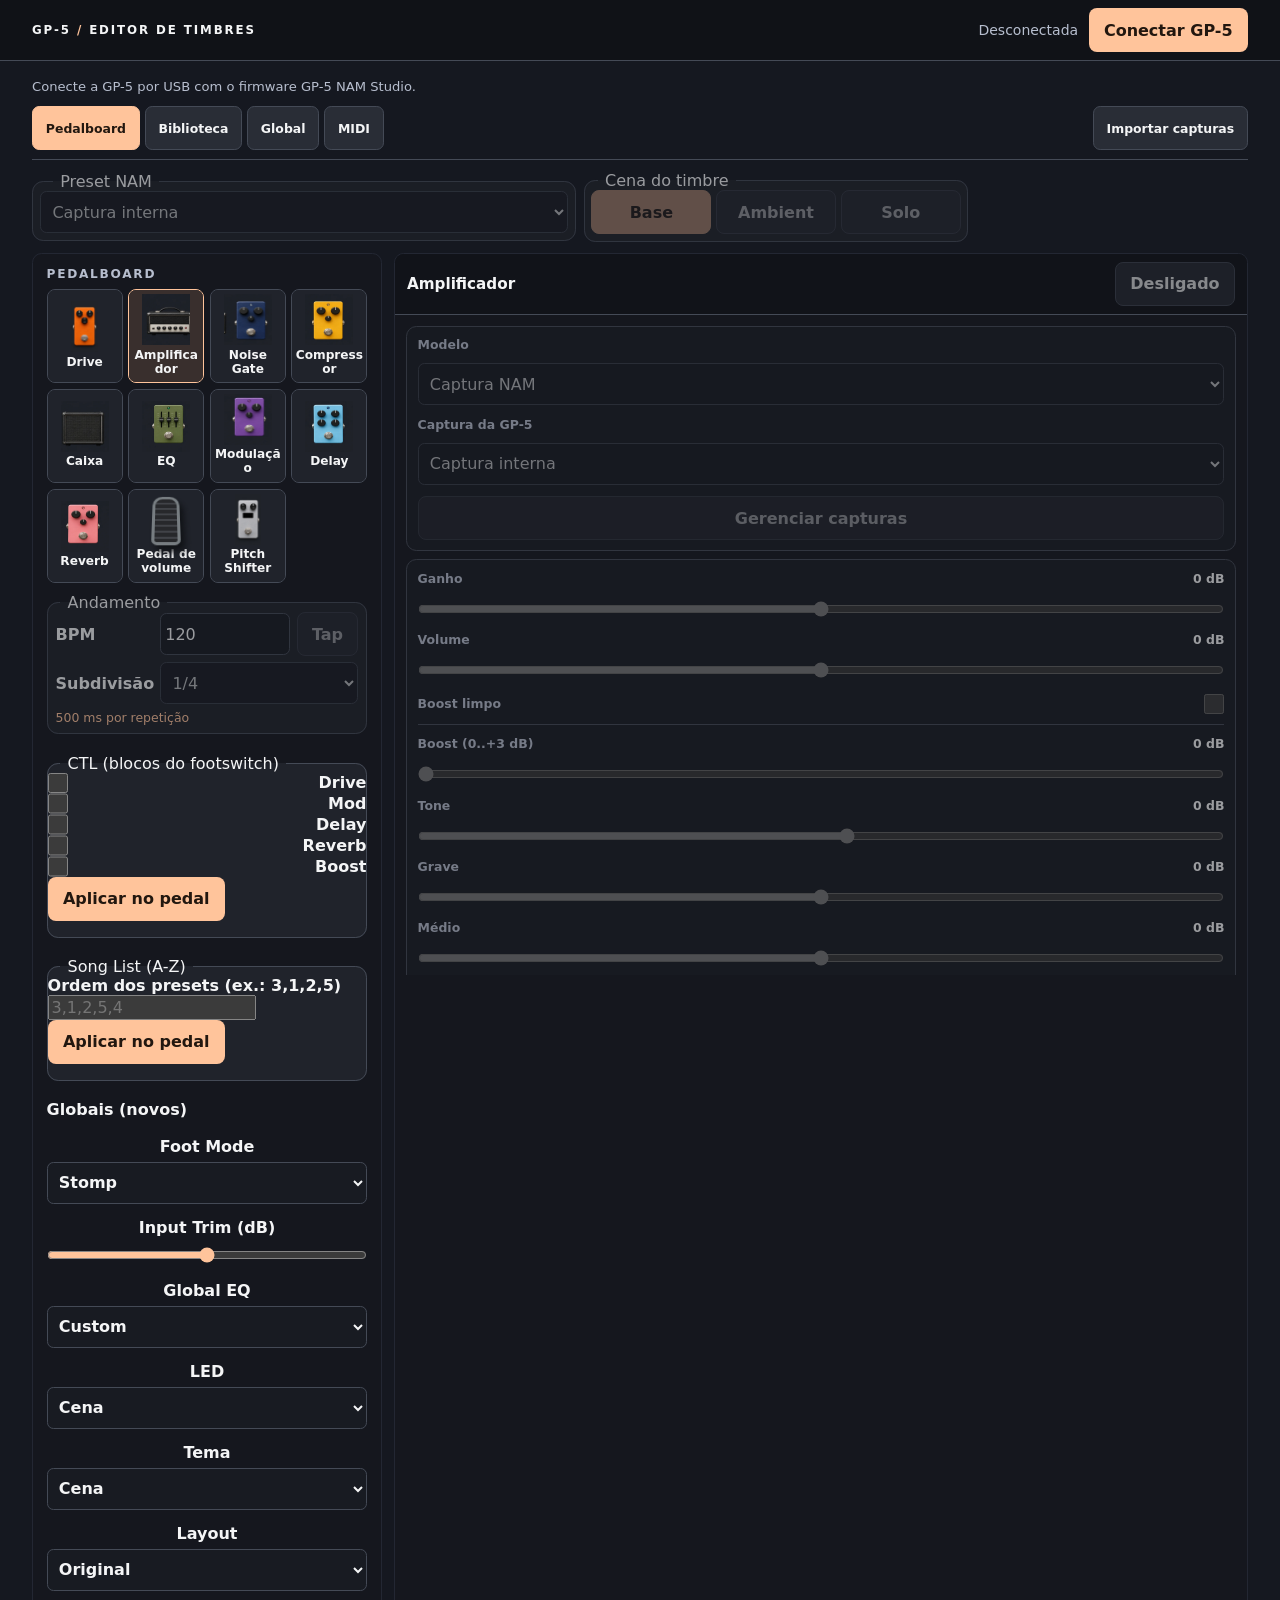
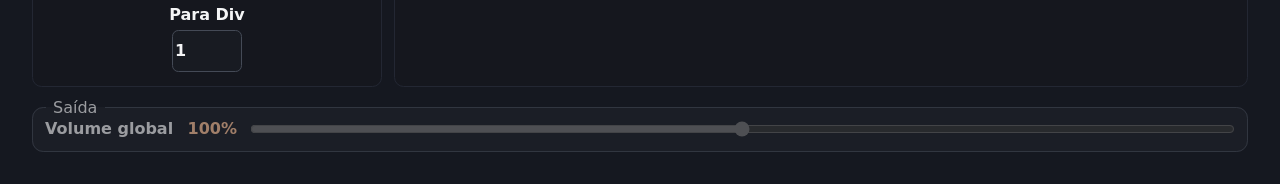
==== commit aafa07e9: "Editor: globais novos na aba Pedalboard" ====
--- a/index.html
+++ b/index.html
@@ -116,6 +116,16 @@
         <button type="button" id="songListApply">Aplicar no pedal</button>
         <p id="songListStatus"></p>
       </fieldset>
+<section id="globalExtra" style="margin-top:16px;display:grid;grid-template-columns:repeat(auto-fit,minmax(220px,1fr));gap:14px 18px">
+  <div style="grid-column:1/-1;font-weight:600;margin:0 0 4px">Globais (novos)</div>
+  <label style="display:flex;flex-direction:column;gap:6px;white-space:nowrap">Foot Mode<select id="footMode2"><option>Stomp</option><option>Cenas</option><option>Presets 0-99</option><option>Tuner</option><option>Presets 0-9</option><option>CTL</option><option>Mute</option><option>Tap</option><option>Nada</option><option>A-Z</option></select></label>
+  <label style="display:flex;flex-direction:column;gap:6px;white-space:nowrap">Input Trim (dB)<input id="inputTrim2" type="range" min="-12" max="12" step="1" value="0"></label>
+  <label style="display:flex;flex-direction:column;gap:6px;white-space:nowrap">Global EQ<select id="globalEq2"><option>Custom</option><option>Flat</option><option>Bright</option><option>Warm</option><option>Scoop</option><option>Mid</option></select></label>
+  <label style="display:flex;flex-direction:column;gap:6px;white-space:nowrap">LED<select id="ledStyle2"><option>Cena</option><option>Ambar</option><option>Ciano</option><option>Violeta</option><option>Verde</option><option>Vermelho</option></select></label>
+  <label style="display:flex;flex-direction:column;gap:6px;white-space:nowrap">Tema<select id="uiTheme2"><option>Cena</option><option>Azul</option><option>Verde</option><option>Magenta</option></select></label>
+  <label style="display:flex;flex-direction:column;gap:6px;white-space:nowrap">Layout<select id="uiLayout2"><option>Original</option><option>Compacto</option><option>Info</option></select></label>
+  <label style="display:flex;flex-direction:column;gap:6px;white-space:nowrap">Para Div<input id="paraDiv2" type="number" min="1" max="8" value="1"></label>
+</section>
     </div>
     <section id="effectPanel" class="effect-panel" aria-labelledby="effectTitle">
       <div class="effect-heading">
@@ -376,16 +386,7 @@
 
           </div>
         </div>
-          <section id="globalExtra" style="margin-top:18px">
-  <h2>Globais (novos)</h2>
-  <label>Input Trim (dB)<input id="inputTrim" type="range" min="-12" max="12" step="1" value="0"></label>
-  <label>Foot Mode<select id="footMode"><option>Stomp</option><option>Cenas</option><option>Presets 0-99</option><option>Tuner</option><option>Presets 0-9</option><option>CTL</option><option>Mute</option><option>Tap</option><option>Nada</option><option>A-Z</option></select></label>
-  <label>Global EQ <select id="globalEq"><option>Custom</option><option>Flat</option><option>Bright</option><option>Warm</option><option>Scoop</option><option>Mid</option></select></label>
-  <label>LED <select id="ledStyle"><option>Cena</option><option>Ambar</option><option>Ciano</option><option>Violeta</option><option>Verde</option><option>Vermelho</option></select></label>
-  <label>Tema <select id="uiTheme"><option>Cena</option><option>Azul</option><option>Verde</option><option>Magenta</option></select></label>
-  <label>Layout <select id="uiLayout"><option>Original</option><option>Compacto</option><option>Info</option></select></label>
-  <label>Para Div <input id="paraDiv" type="number" min="1" max="8" value="1"></label>
-</section>
+          
   </fieldset>
     </section>
     <section data-view-panel="midi" hidden>
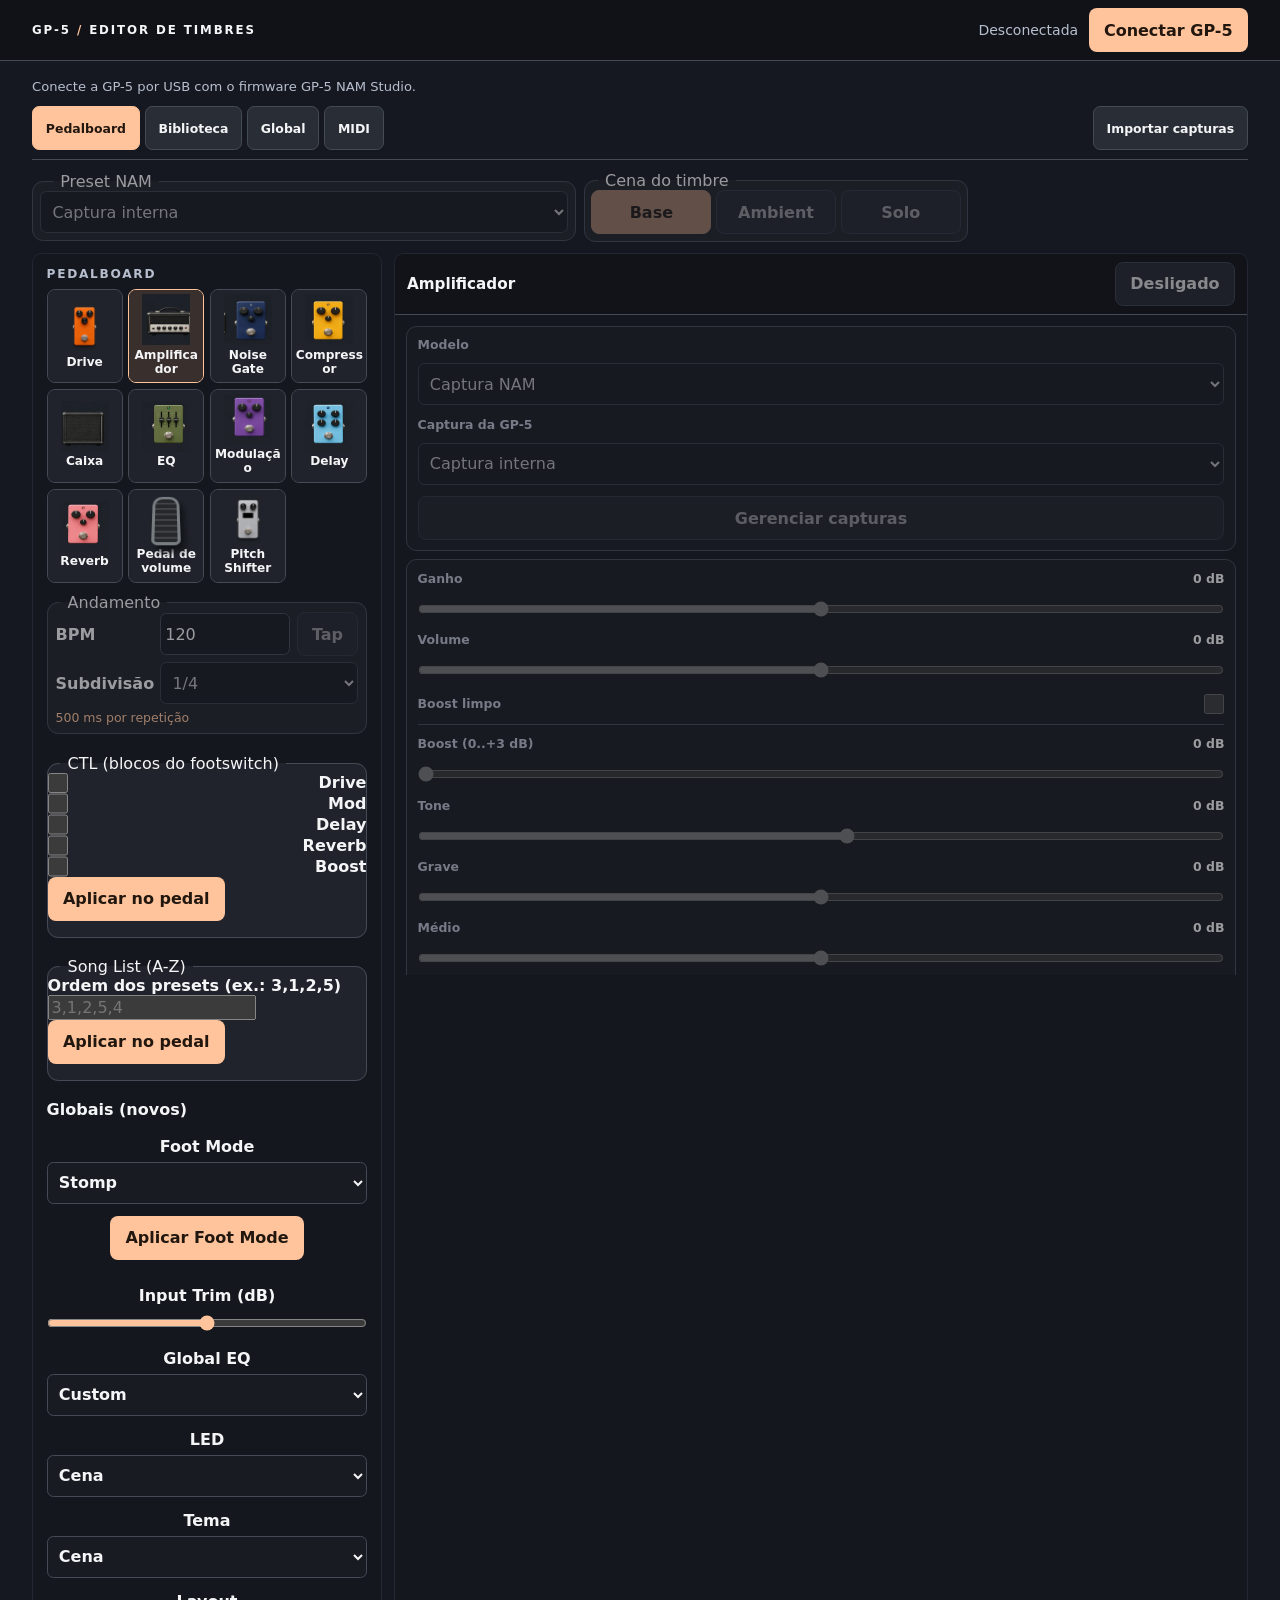
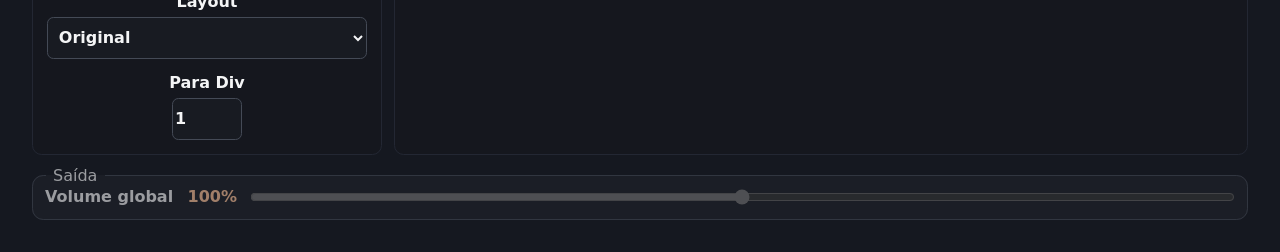
==== commit b6215823: "Editor: botao Aplicar Foot Mode com retorno" ====
--- a/index.html
+++ b/index.html
@@ -118,12 +118,12 @@
       </fieldset>
 <section id="globalExtra" style="margin-top:16px;display:grid;grid-template-columns:repeat(auto-fit,minmax(220px,1fr));gap:14px 18px">
   <div style="grid-column:1/-1;font-weight:600;margin:0 0 4px">Globais (novos)</div>
-  <label style="display:flex;flex-direction:column;gap:6px;white-space:nowrap">Foot Mode<select id="footMode2"><option>Stomp</option><option>Cenas</option><option>Presets 0-99</option><option>Tuner</option><option>Presets 0-9</option><option>CTL</option><option>Mute</option><option>Tap</option><option>Nada</option><option>A-Z</option></select></label>
+  <label style="display:flex;flex-direction:column;gap:6px;white-space:nowrap">Foot Mode<select id="footMode2"><option value="0">Stomp</option><option value="1">Cenas</option><option value="2">Presets 0-99</option><option value="3">Tuner</option><option value="4">Presets 0-9</option><option value="5">CTL</option><option value="6">Mute</option><option value="7">Tap</option><option value="8">Nada</option><option value="9">A-Z</option></select><button type="button" id="footModeApply" style="margin-top:6px">Aplicar Foot Mode</button><p id="footModeStatus" style="margin:6px 0 0;font-size:.85em;opacity:.85"></p></label>
   <label style="display:flex;flex-direction:column;gap:6px;white-space:nowrap">Input Trim (dB)<input id="inputTrim2" type="range" min="-12" max="12" step="1" value="0"></label>
-  <label style="display:flex;flex-direction:column;gap:6px;white-space:nowrap">Global EQ<select id="globalEq2"><option>Custom</option><option>Flat</option><option>Bright</option><option>Warm</option><option>Scoop</option><option>Mid</option></select></label>
-  <label style="display:flex;flex-direction:column;gap:6px;white-space:nowrap">LED<select id="ledStyle2"><option>Cena</option><option>Ambar</option><option>Ciano</option><option>Violeta</option><option>Verde</option><option>Vermelho</option></select></label>
-  <label style="display:flex;flex-direction:column;gap:6px;white-space:nowrap">Tema<select id="uiTheme2"><option>Cena</option><option>Azul</option><option>Verde</option><option>Magenta</option></select></label>
-  <label style="display:flex;flex-direction:column;gap:6px;white-space:nowrap">Layout<select id="uiLayout2"><option>Original</option><option>Compacto</option><option>Info</option></select></label>
+  <label style="display:flex;flex-direction:column;gap:6px;white-space:nowrap">Global EQ<select id="globalEq2"><option value="0">Custom</option><option value="1">Flat</option><option value="2">Bright</option><option value="3">Warm</option><option value="4">Scoop</option><option value="5">Mid</option></select></label>
+  <label style="display:flex;flex-direction:column;gap:6px;white-space:nowrap">LED<select id="ledStyle2"><option value="0">Cena</option><option value="1">Ambar</option><option value="2">Ciano</option><option value="3">Violeta</option><option value="4">Verde</option><option value="5">Vermelho</option></select></label>
+  <label style="display:flex;flex-direction:column;gap:6px;white-space:nowrap">Tema<select id="uiTheme2"><option value="0">Cena</option><option value="1">Azul</option><option value="2">Verde</option><option value="3">Magenta</option></select></label>
+  <label style="display:flex;flex-direction:column;gap:6px;white-space:nowrap">Layout<select id="uiLayout2"><option value="0">Original</option><option value="1">Compacto</option><option value="2">Info</option></select></label>
   <label style="display:flex;flex-direction:column;gap:6px;white-space:nowrap">Para Div<input id="paraDiv2" type="number" min="1" max="8" value="1"></label>
 </section>
     </div>
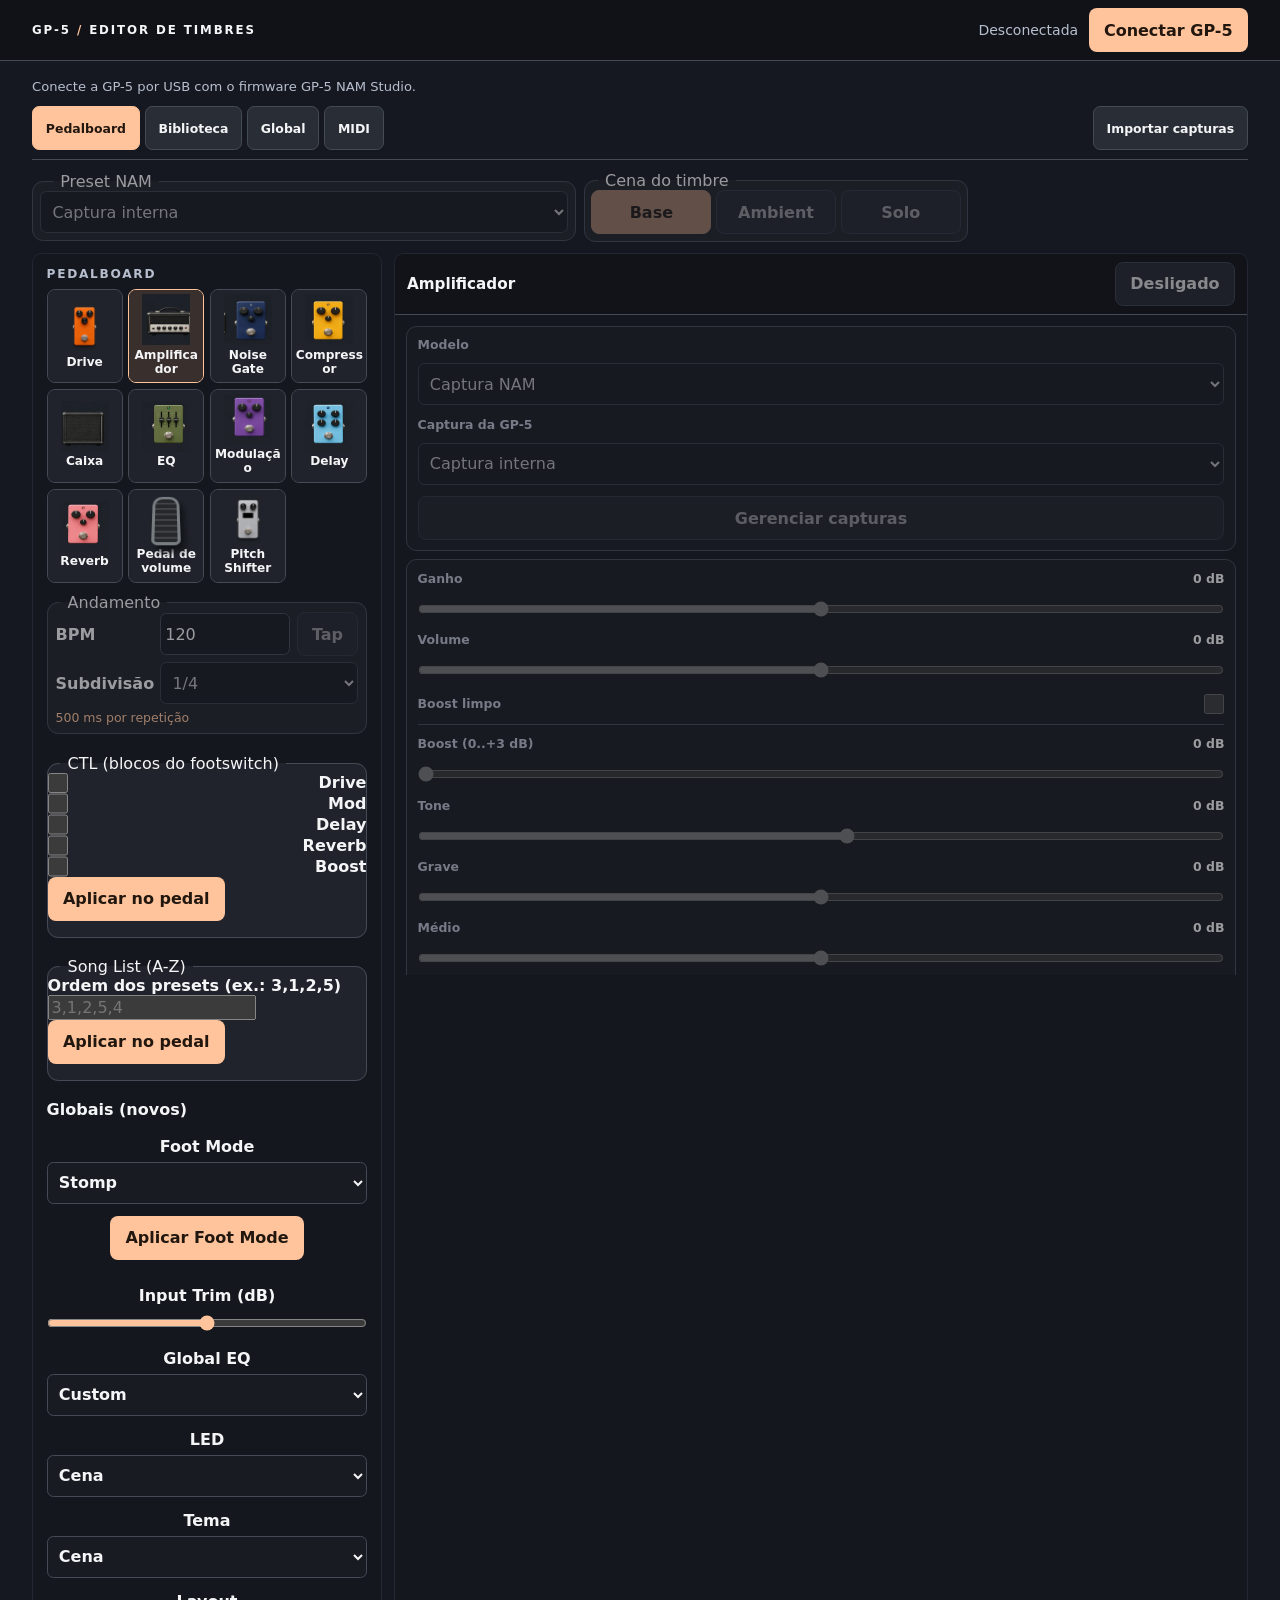
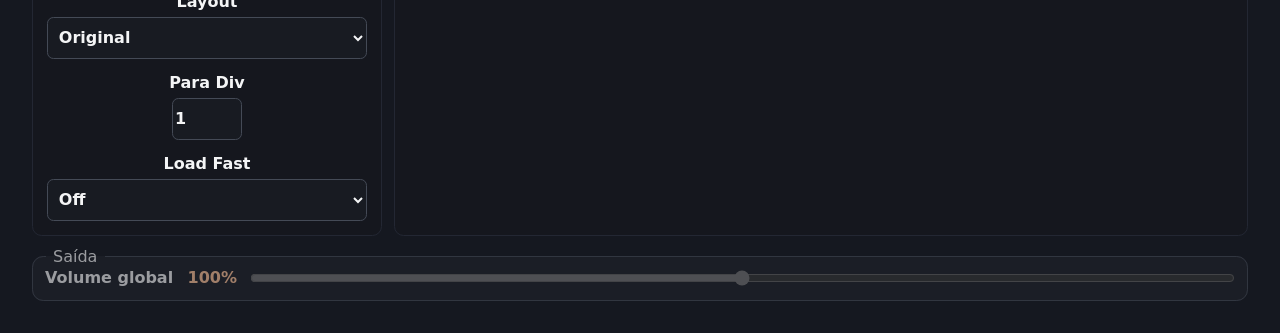
==== commit c743d5b0: "Editor: campo Load Fast (ID 90)" ====
--- a/index.html
+++ b/index.html
@@ -125,6 +125,7 @@
   <label style="display:flex;flex-direction:column;gap:6px;white-space:nowrap">Tema<select id="uiTheme2"><option value="0">Cena</option><option value="1">Azul</option><option value="2">Verde</option><option value="3">Magenta</option></select></label>
   <label style="display:flex;flex-direction:column;gap:6px;white-space:nowrap">Layout<select id="uiLayout2"><option value="0">Original</option><option value="1">Compacto</option><option value="2">Info</option></select></label>
   <label style="display:flex;flex-direction:column;gap:6px;white-space:nowrap">Para Div<input id="paraDiv2" type="number" min="1" max="8" value="1"></label>
+  <label style="display:flex;flex-direction:column;gap:6px;white-space:nowrap">Load Fast<select id="loadFast2"><option value="0">Off</option><option value="1">On</option></select></label>
 </section>
     </div>
     <section id="effectPanel" class="effect-panel" aria-labelledby="effectTitle">
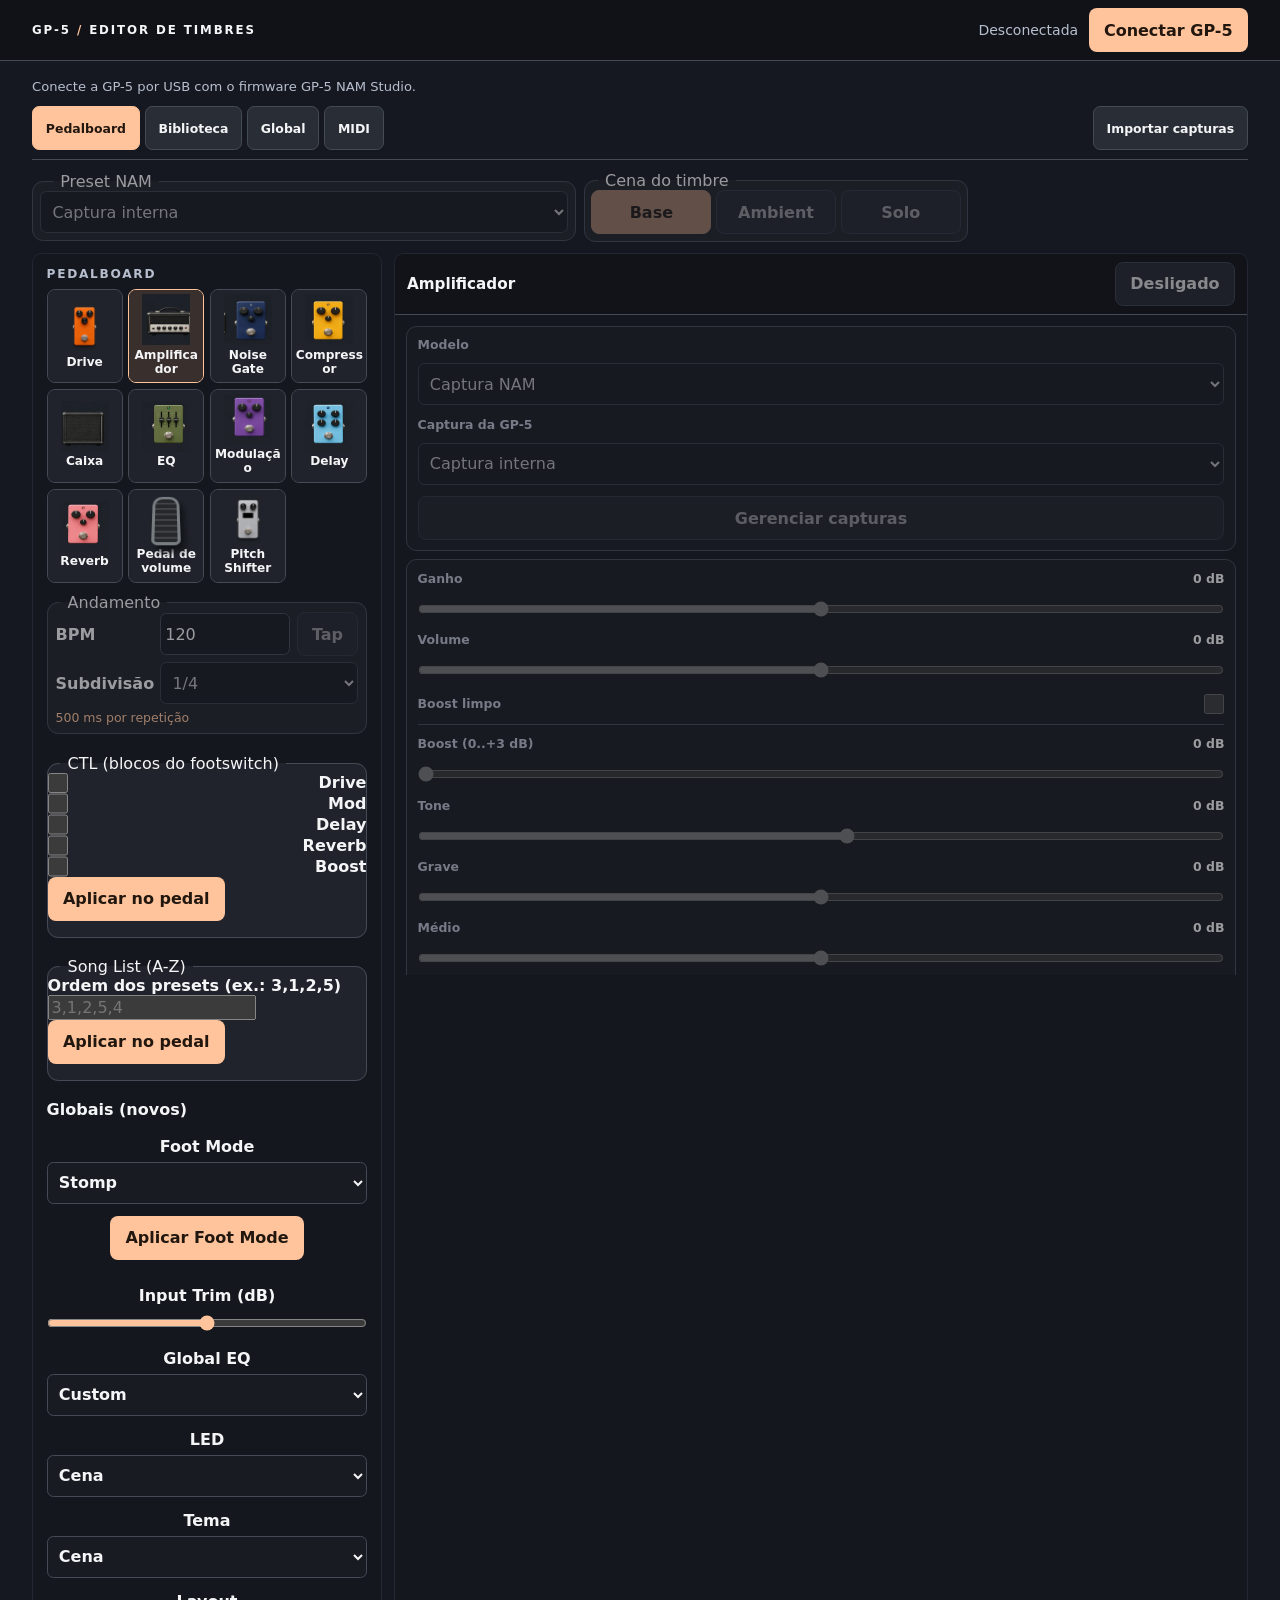
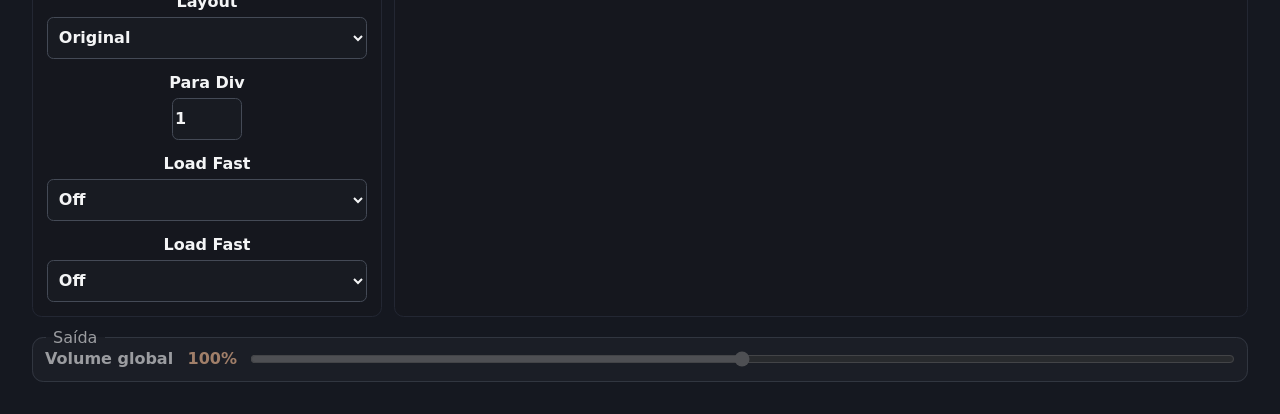
==== commit 91fed80e: "Editor: Load Fast dentro da secao globais" ====
--- a/index.html
+++ b/index.html
@@ -126,6 +126,7 @@
   <label style="display:flex;flex-direction:column;gap:6px;white-space:nowrap">Layout<select id="uiLayout2"><option value="0">Original</option><option value="1">Compacto</option><option value="2">Info</option></select></label>
   <label style="display:flex;flex-direction:column;gap:6px;white-space:nowrap">Para Div<input id="paraDiv2" type="number" min="1" max="8" value="1"></label>
   <label style="display:flex;flex-direction:column;gap:6px;white-space:nowrap">Load Fast<select id="loadFast2"><option value="0">Off</option><option value="1">On</option></select></label>
+<label style="display:flex;flex-direction:column;gap:6px;white-space:nowrap">Load Fast<select id="loadFast2"><option value="0">Off</option><option value="1">On</option></select></label>
 </section>
     </div>
     <section id="effectPanel" class="effect-panel" aria-labelledby="effectTitle">
